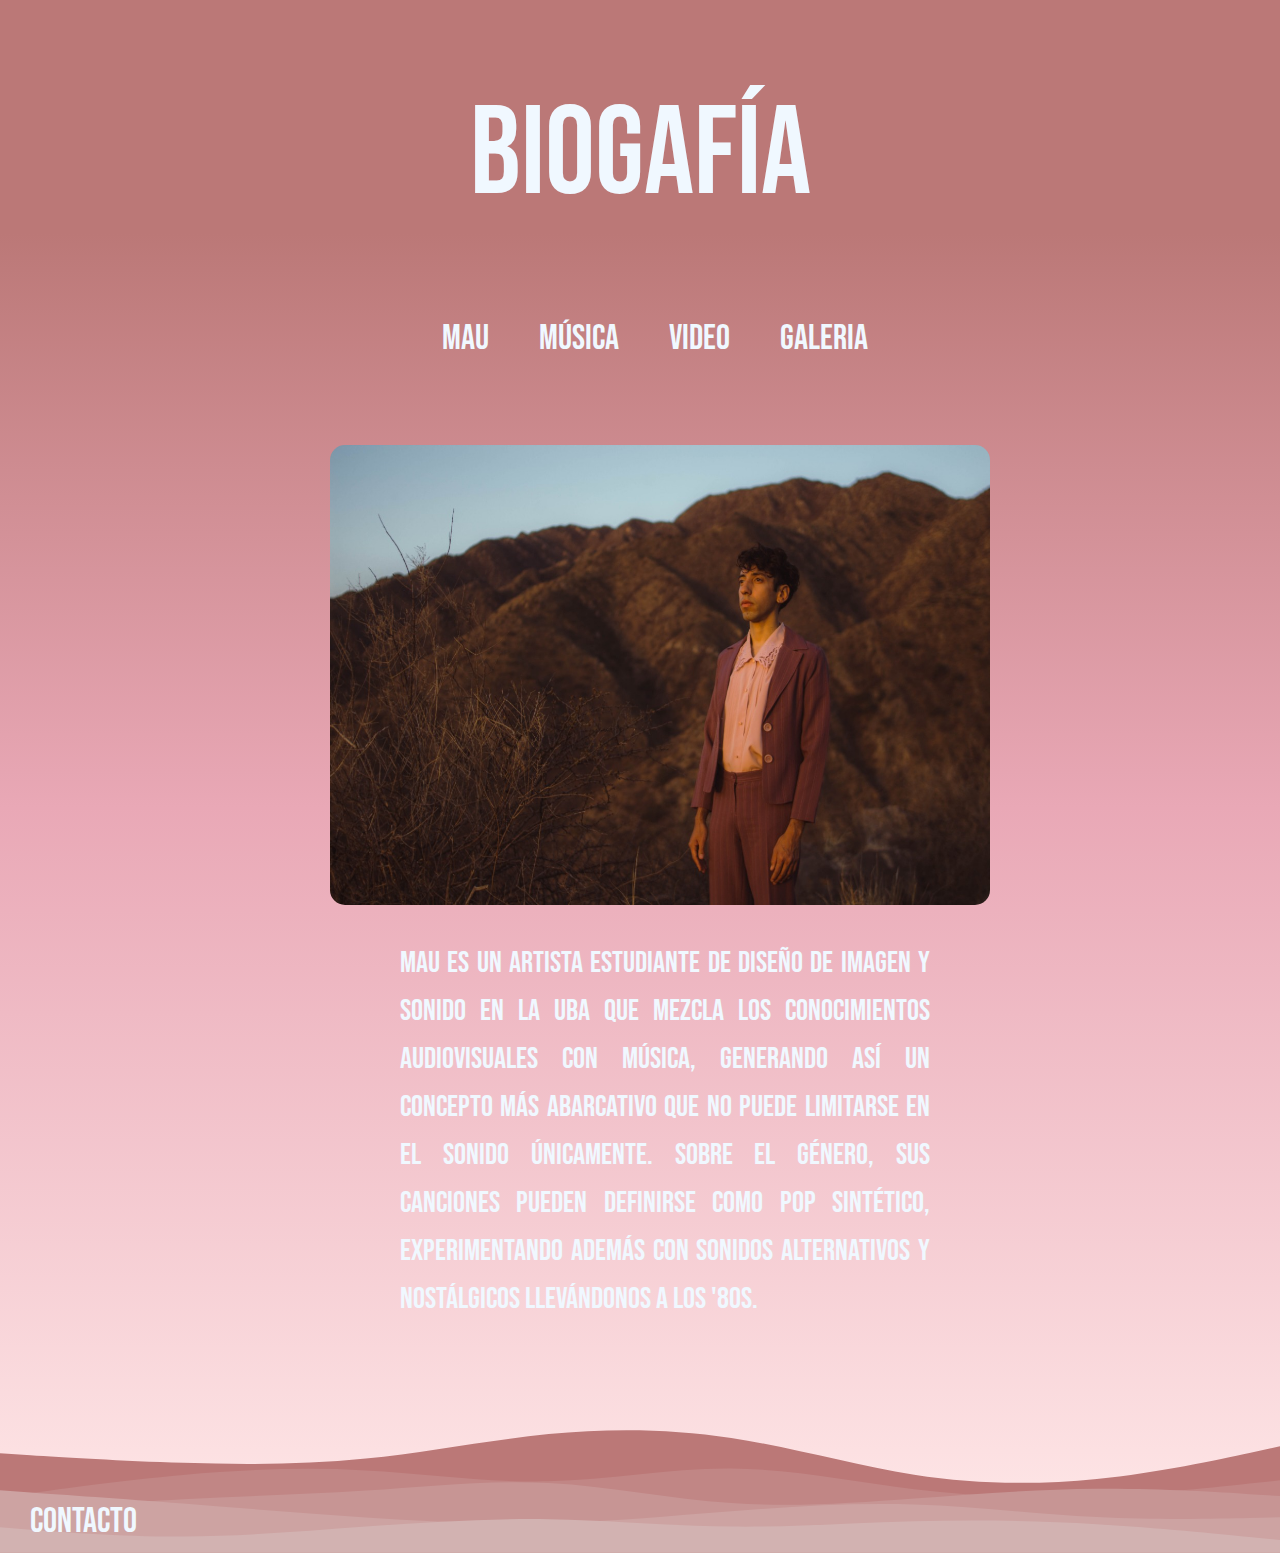
==== paginas/bio.html @ 68d58d3e "version 1" ====
<!DOCTYPE html>
<html lang="es">

<head>
    <meta charset="UTF-8">
    <meta http-equiv="X-UA-Compatible" content="IE=edge">
    <meta name="viewport" content="width=device-width, initial-scale=1.0">
    <link rel="stylesheet" href="/css/estilo.css">
    <title>MAU</title>
</head>

<body class="body-bio">
    <header class="header-bio">
        <h1>Biogafía</h1>
        <nav>
            <ul>
                <li><a href="/index.html">MAU</a></li>
                <li><a href="/paginas/música.html">MÚSICA</a></li>
                <li><a href="/paginas/videos.html">VIDEO</a></li>
                <li><a href="/paginas/galeria.html">GALERIA</a></li>
            </ul>
        </nav>
    </header>
    <main class="main-bio">
        <div>
            <img class="main-bio-img" width="660px" height="460px" src="/imagenes/18.jpeg" alt="Bio">
        </div>
        <div class="main-bio-div-p">
            <p class="main-bio-p">MAU es un artista estudiante de Diseño de Imagen y Sonido en la UBA que mezcla los conocimientos audiovisuales con música, generando así un concepto más abarcativo que no puede limitarse en el sonido únicamente. Sobre el género, sus canciones pueden definirse como pop sintético, experimentando además con sonidos alternativos y nostálgicos llevándonos a los '80s.</p>
        </div>
    </main>
    <footer class="footer-bio">
        <nav>
            <ul>
                <li><a href="/paginas/contacto.html">Contacto</a></li>
            </ul>
        </nav>
    </footer>

</body>

</html>
---- css/estilo.css ----
@import url("https://fonts.googleapis.com/css2?family=Bebas+Neue&display=swap");

* {
  margin: 0;
  padding: 0;
}
body {
  width: 100%;
  height: 100%;
  background: rgb(255, 255, 255);
  background: linear-gradient(
    0deg,
    rgba(255, 255, 255, 1) 0%,
    rgba(117, 169, 255, 1) 13%,
    rgba(64, 101, 160, 1) 59%
  );
}
.body-bio {
  width: 100%;
  height: 100%;
  background: rgb(255, 233, 233);
  background: linear-gradient(
    0deg,
    rgba(255, 233, 233, 1) 0%,
    rgba(233, 168, 182, 1) 48%,
    rgba(187, 120, 119, 1) 85%
  );
}
.body-musica {
  width: 100%;
  height: 100%;
  background: rgb(255, 255, 255);
  background: linear-gradient(
    0deg,
    rgba(255, 255, 255, 1) 0%,
    rgba(213, 174, 237, 1) 21%,
    rgba(177, 128, 207, 1) 46%,
    rgba(145, 71, 190, 1) 77%
  );
}
.body-galeria {
  width: 100%;
  height: 100%;
  background: rgb(63, 94, 251);
  background: linear-gradient(
    0deg,
    rgba(63, 94, 251, 1) 0%,
    rgba(252, 70, 107, 1) 100%
  );
}
.body-videos {
  width: 100%;
  height: 100%;
  background: rgb(200, 120, 254);
  background: linear-gradient(
    0deg,
    rgba(200, 120, 254, 1) 0%,
    rgba(241, 108, 108, 1) 50%,
    rgba(247, 198, 128, 1) 100%
  );
}
.body-contact {
  width: 100%;
  height: 100%;
  background: rgb(148, 187, 233);
  background: linear-gradient(
    180deg,
    rgba(148, 187, 233, 1) 0%,
    rgba(238, 174, 202, 1) 100%
  );
}
header {
  display: flex;
  flex-flow: column wrap;
  justify-content: center;
  align-content: center;
}
.header-bio {
  display: flex;
  flex-flow: column wrap;
  justify-content: center;
  align-content: center;
}
.header-musica {
  display: flex;
  flex-flow: column wrap;
  justify-content: center;
  align-content: center;
}
.header-galeria {
  display: flex;
  flex-flow: column wrap;
  justify-content: center;
  align-content: center;
}
.header-videos {
  display: flex;
  flex-flow: column wrap;
  justify-content: center;
  align-content: center;
}
.header-contact {
  display: flex;
  flex-flow: column wrap;
  justify-content: center;
  align-content: center;
}
header h1 {
  margin: 0px;
  padding: 0px;
  text-align: center;
  line-height: 2.5;
  font-family: "Bebas Neue", cursive;
  font-size: 125px;
  font-weight: lighter;
  color: aliceblue;
}
header nav {
  margin: 0;
  padding: 0;
}
header nav ul {
  display: flex;
  flex-direction: row;
  flex-wrap: nowrap;
  justify-content: center;
  align-content: center;
  list-style: none;
}
header nav ul li a {
  margin: 0px;
  padding: 0px 10px 0px 40px;
  font-family: "Bebas Neue", cursive;
  font-weight: lighter;
  font-size: 35px;
  line-height: 1.5;
  text-decoration: none;
  color: aliceblue;
}

main {
  display: flex;
  flex-direction: column;
  flex-wrap: wrap;
  align-content: center;
  justify-content: center;
  text-align: center;
}
.main-bio {
  display: flex;
  flex-direction: column;
  flex-wrap: wrap;
  align-content: center;
  justify-content: center;
  text-align: center;
}
.main-musica {
  display: flex;
  flex-direction: column;
  flex-wrap: wrap;
  align-content: center;
  justify-content: center;
  text-align: center;
}
.main-galeria {
  display: flex;
  flex-direction: column;
  flex-wrap: wrap;
  align-content: center;
  justify-content: center;
  text-align: center;
}
.main-videos {
  display: flex;
  flex-direction: column;
  flex-wrap: wrap;
  align-content: center;
  justify-content: center;
  text-align: center;
}
.main-contact {
  display: flex;
  flex-direction: column;
  flex-wrap: wrap;
  align-content: center;
  justify-content: center;
  text-align: center;
}
main img {
  margin: 80px 20px 30px 60px;
  border-radius: 10px;
}
.main-bio-img {
  margin: 80px 20px 30px 60px;
  border-radius: 15px;
}
main div p {
  margin: 0px 300px 30px 350px;
  padding: 0px 50px 0px 50px;
  text-align: justify;
}
.main-bio-div-p {
  margin: 0px;
  padding: 0px;
  text-align: justify;
}
main p {
  font-family: "Bebas Neue", cursive;
  font-weight: lighter;
  font-size: 30px;
  line-height: 1.6;
  color: aliceblue;
}
.main-bio-p {
  font-family: "Bebas Neue", cursive;
  font-weight: lighter;
  font-size: 30px;
  line-height: 1.6;
  color: aliceblue;
}
main iframe {
  margin: 20px 20px 30px 60px;
  border-radius: 10px;
}
main h2 {
  margin: 0px 10px 0px 80px;
  font-family: "Bebas Neue", cursive;
  font-weight: bold;
  font-size: 70px;
  color: #36e2ee;
}
main ul {
  margin: 0px 10px 0px 80px;
  font-family: "Bebas Neue", cursive;
  list-style-type: none;
  color: aliceblue;
  font-size: 35px;
}
.main-musica-div {
  margin: 40px 80px 0px 80px;
}
.contenedor {
  width: 80%;
  min-height: 600px;
  margin: 10px 0px 10px 0px;
  padding: 50px;
  display: grid;
  grid-template-columns: repeat(3, 1fr);
  grid-template-rows: repeat(13, 200px);
  grid-template-areas:
    "img1 img2 img3"
    "img1 img2 img3"
    "img1 img4 img5"
    "img6 img4 img5"
    "img6 img7 img7"
    "img6 img7 img7"
    "img8 img8 img9"
    "img8 img8 img9"
    "img10 img10 img11"
    "img10 img10 img11"
    "img12 img12 img11"
    "img12 img12 img11"
    "img12 img12 img11";
  grid-gap: 10px;
}
.item {
  border: 2px;
  border-radius: 10px;
}
.item:hover {
  transform: scale(1.1);
  transition: all 0.7s;
}
.item1 {
  grid-area: img1;
  background-image: url(/imagenes/1.jpeg);
  background-position: center;
  background-size: cover;
}
.item2 {
  grid-area: img2;
  background-image: url(/imagenes/7.jpeg);
  background-position: center;
  background-size: cover;
}
.item3 {
  grid-area: img3;
  background-image: url(/imagenes/11.jpeg);
  background-position: center;
  background-size: cover;
}
.item4 {
  grid-area: img4;
  background-image: url(/imagenes/10.jpeg);
  background-position: center;
  background-size: cover;
}
.item5 {
  grid-area: img5;
  background-image: url(/imagenes/14.jpeg);
  background-position: center;
  background-size: cover;
}
.item6 {
  grid-area: img6;
  background-image: url(/imagenes/5.jpeg);
  background-position: center;
  background-size: cover;
}
.item7 {
  grid-area: img7;
  background-image: url(/imagenes/13.jpeg);
  background-position: center;
  background-size: cover;
}
.item8 {
  grid-area: img8;
  background-image: url(/imagenes/3.jpeg);
  background-position: center;
  background-size: cover;
}
.item9 {
  grid-area: img9;
  background-image: url(/imagenes/2.jpeg);
  background-position: center;
  background-size: cover;
}
.item10 {
  grid-area: img10;
  background-image: url(/imagenes/16.jpeg);
  background-position: center;
  background-size: cover;
}
.item11 {
  grid-area: img11;
  background-image: url(/imagenes/12.jpeg);
  background-position: center;
  background-size: cover;
}
.item12 {
  grid-area: img12;
  background-image: url(/imagenes/15.jpeg);
  background-position: center;
  background-size: cover;
}
.contenedor2 {
  display: flex;
  flex-flow: row wrap;
  justify-content: center;
  align-content: center;
}
.ifr {
  border: 2px;
  border-radius: 10px;
}
.ifr:hover {
  transform: scale(1.1);
  transition: all 0.7s;
}
.ifr1 {
  margin: 20px 0px 0px 0px;
}
.ifr2 {
  margin: 20px 0px 0px 0px;
}
.main-contacto-form{
  margin: 80px 300px 50px 300px;
  font-family: 'Bebas Neue', cursive;
  font-weight: lighter;
  font-size: 25px;
  text-align: center;
  line-height: 1.6;
  color: aliceblue;
}
footer {
  margin: 0px;
  padding: 0px 10px 0px 0px;
  height: 200px;
  background-image: url(/imagenes/layered-waves-haikei.svg);
  background-size: cover;
  background-repeat: no-repeat;
  background-position: bottom;
  display: flex;
  justify-content: flex-start;
  align-items: flex-end;
}
footer nav {
  margin: 0;
  padding: 0;
}
footer nav ul li a {
  margin: 0px;
  padding: 0px 30px 0px 30px;
  font-family: "Bebas Neue", cursive;
  font-weight: lighter;
  font-size: 35px;
  line-height: 1.5;
  list-style: none;
  text-decoration: none;
  color: aliceblue;
}

.footer-bio {
  margin: 0px;
  padding: 0px 10px 0px 0px;
  height: 200px;
  background-image: url(/imagenes/f2-900.svg);
  background-size: cover;
  background-repeat: no-repeat;
  background-position: bottom;
  display: flex;
  flex-flow: row wrap;
  justify-content: flex-start;
  align-items: flex-end;
  list-style: none;
  font-family: "Bebas Neue", cursive;
  font-weight: lighter;
  font-size: 30px;
  line-height: 2;
  color: aliceblue;
}
.footer-musica {
  margin: 0px;
  padding: 0px 10px 0px 0px;
  height: 200px;
  background-image: url(/imagenes/f3-900.svg);
  background-size: cover;
  background-repeat: no-repeat;
  background-position: bottom;
  display: flex;
  flex-flow: row wrap;
  justify-content: flex-start;
  align-items: flex-end;
  list-style: none;
  font-family: "Bebas Neue", cursive;
  font-weight: lighter;
  font-size: 30px;
  line-height: 2;
  color: aliceblue;
}
.footer-galeria {
  margin: 0px;
  padding: 0px 10px 0px 0px;
  height: 200px;
  background-image: url(/imagenes/f4-900.svg);
  background-size: cover;
  background-repeat: no-repeat;
  background-position: bottom;
  display: flex;
  flex-flow: row wrap;
  justify-content: flex-start;
  align-items: flex-end;
  list-style: none;
  font-family: "Bebas Neue", cursive;
  font-weight: lighter;
  font-size: 30px;
  line-height: 2;
  color: aliceblue;
}

.footer-videos {
  margin: 0px;
  padding: 0px 10px 0px 0px;
  height: 200px;
  background-image: url(/imagenes/f5-900.svg);
  background-size: cover;
  background-repeat: no-repeat;
  background-position: bottom;
  display: flex;
  flex-flow: row wrap;
  justify-content: flex-start;
  align-items: flex-end;
  list-style: none;
  font-family: "Bebas Neue", cursive;
  font-weight: lighter;
  font-size: 30px;
  line-height: 2;
  color: aliceblue;
}
.footer-contact {
  margin: 0px;
  padding: 0px 10px 0px 0px;
  height: 200px;
  background-image: url(/imagenes/f6-900.svg);
  background-size: cover;
  background-repeat: no-repeat;
  background-position: bottom;
  display: flex;
  flex-flow: row wrap;
  justify-content: flex-start;
  align-items: flex-end;
  list-style: none;
  font-family: "Bebas Neue", cursive;
  font-weight: lighter;
  font-size: 30px;
  line-height: 2;
  color: aliceblue;
}
@media only screen and (max-width: 480px) {
  body {
    width: 100%;
    height: 100%;
    background: rgb(255, 255, 255);
    background: linear-gradient(
      0deg,
      rgba(255, 255, 255, 1) 0%,
      rgba(117, 169, 255, 1) 13%,
      rgba(64, 101, 160, 1) 59%
    );
  }
  header {
    display: flex;
    flex-flow: column wrap;
    justify-content: center;
    align-content: center;
  }
  main {
    display: flex;
    flex-direction: column;
    flex-wrap: wrap;
    align-content: center;
    justify-content: center;
    text-align: center;
  }
  main img {
    width: 360px;
    height: 280px;
    margin: 80px 20px 30px 60px;
    border-radius: 10px;
  }
  main div p {
    margin: 0px 30px 0px 50px;
    padding: 0px 50px 0px 50px;
    text-align: center;
  }
  main p {
    font-family: "Bebas Neue", cursive;
    font-weight: lighter;
    font-size: 20px;
    line-height: 1.6;
    color: aliceblue;
  }
  main iframe {
    width: 360px;
    height: 280px;
    margin: 20px 20px 30px 60px;
    border-radius: 10px;
  }
  footer {
    margin: 0px;
    padding: 0px 10px 0px 0px;
    height: 200px;
    width: 480px;
    background-image: url(/imagenes/f1-480.svg);
    background-size: cover;
    background-repeat: no-repeat;
    background-position: bottom;
  }
}
@media only screen and (max-width: 480px) {
  .body-bio {
    width: 100%;
    height: 100%;
    background: rgb(255, 255, 255);
    background: linear-gradient(
      0deg,
      rgba(255, 255, 255, 1) 0%,
      rgba(210, 178, 177, 1) 11%,
      rgba(203, 156, 155, 1) 54%,
      rgba(187, 120, 119, 1) 94%
    );
  }
  .header-bio {
    display: flex;
    flex-flow: column wrap;
    justify-content: center;
    align-content: center;
  }
  .main-bio {
    display: flex;
    flex-direction: column;
    flex-wrap: wrap;
    align-content: center;
    justify-content: center;
    text-align: center;
  }

  .main-bio-img {
    width: 400px;
    height: 260px;
    margin: 80px 20px 30px 60px;
    border-radius: 15px;
  }
  .main-bio-div-p {
    margin: 0px;
    padding: 0px;
    text-align: justify;
  }
  .main-bio-p {
    font-family: "Bebas Neue", cursive;
    font-weight: lighter;
    font-size: 30px;
    line-height: 1.6;
    color: aliceblue;
  }
  .footer-bio {
    margin: 0px;
    padding: 0px 10px 0px 0px;
    height: 200px;
    width: 480px;
    background-image: url(/imagenes/f2-480.svg);
    background-size: cover;
    background-repeat: no-repeat;
    background-position: bottom;
  }
}
@media only screen and (max-width: 480px) {
  .body-musica {
    width: 100%;
    height: 100%;
    background: rgb(255, 255, 255);
    background: linear-gradient(
      0deg,
      rgba(255, 255, 255, 1) 0%,
      rgba(213, 174, 237, 1) 21%,
      rgba(177, 128, 207, 1) 46%,
      rgba(145, 71, 190, 1) 77%
    );
  }

  .header-musica {
    display: flex;
    flex-flow: column wrap;
    justify-content: center;
    align-content: center;
  }
  .main-musica {
    display: flex;
    flex-direction: column;
    flex-wrap: wrap;
    align-content: center;
    justify-content: center;
    text-align: center;
  }

  .main-musica-div {
    margin: 40px 10px 0px 0px;
  }
  .footer-musica {
    margin: 0px;
    padding: 0px 0px 0px 0px;
    height: 200px;
    width: 480px;
    background-image: url(/imagenes/f3-480.svg);
    background-size: cover;
    background-repeat: no-repeat;
    background-position: bottom;
  }
}
@media only screen and (max-width: 480px) {
  .body-galeria {
    width: 100%;
    height: 100%;
    background: rgb(63, 94, 251);
    background: linear-gradient(
      0deg,
      rgba(63, 94, 251, 1) 0%,
      rgba(252, 70, 107, 1) 100%
    );
  }

  .header-galeria {
    display: flex;
    flex-flow: column wrap;
    justify-content: center;
    align-content: center;
  }
  header nav ul {
    display: flex;
    flex-flow: row wrap;
    justify-content: center;
    align-content: center;
    list-style: none;
    text-decoration: none;
    text-align: center;
    font-family: "Bebas Neue", cursive;
    font-weight: lighter;
    font-size: 35px;
    color: aliceblue;
  }

  header nav ul a {
    margin: 0px;
    padding: 0px 10px 0px 10px;
  }
  .contenedor {
    width: 80%;
    min-height: 600px;
    margin: 10px 0px 10px 0px;
    padding: 50px;
    display: grid;
    grid-template-columns: repeat(3, 1fr);
    grid-template-rows: repeat(25, 200px);
    grid-template-areas:
      "img1 img1 img1"
      "img1 img1 img1"
      "img1 img1 img1"
      "img2 img2 img2"
      "img2 img2 img2"
      "img3 img3 img3"
      "img3 img3 img3"
      "img4 img4 img4"
      "img4 img4 img4"
      "img5 img5 img5"
      "img5 img5 img5"
      "img6 img6 img6"
      "img6 img6 img6"
      "img6 img6 img6"
      "img7 img7 img7"
      "img8 img8 img8"
      "img8 img8 img8"
      "img9 img9 img9"
      "img9 img9 img9"
      "img10 img10 img10"
      "img11 img11 img11"
      "img11 img11 img11"
      "img11 img11 img11"
      "img11 img11 img11"
      "img12 img12 img12";
    grid-gap: 10px;
  }
  .item {
    border: 2px;
    border-radius: 10px;
  }
  .item:hover {
    transform: scale(1.1);
    transition: all 0.7s;
  }
  .item1 {
    grid-area: img1;
    background-image: url(/imagenes/1.jpeg);
    background-position: center;
    background-size: cover;
  }
  .item2 {
    grid-area: img2;
    background-image: url(/imagenes/7.jpeg);
    background-position: center;
    background-size: cover;
  }
  .item3 {
    grid-area: img3;
    background-image: url(/imagenes/11.jpeg);
    background-position: center;
    background-size: cover;
  }
  .item4 {
    grid-area: img4;
    background-image: url(/imagenes/10.jpeg);
    background-position: center;
    background-size: cover;
  }
  .item5 {
    grid-area: img5;
    background-image: url(/imagenes/14.jpeg);
    background-position: center;
    background-size: cover;
  }
  .item6 {
    grid-area: img6;
    background-image: url(/imagenes/5.jpeg);
    background-position: center;
    background-size: cover;
  }
  .item7 {
    grid-area: img7;
    background-image: url(/imagenes/13.jpeg);
    background-position: center;
    background-size: cover;
  }
  .item8 {
    grid-area: img8;
    background-image: url(/imagenes/3.jpeg);
    background-position: center;
    background-size: cover;
  }
  .item9 {
    grid-area: img9;
    background-image: url(/imagenes/2.jpeg);
    background-position: center;
    background-size: cover;
  }
  .item10 {
    grid-area: img10;
    background-image: url(/imagenes/16.jpeg);
    background-position: center;
    background-size: cover;
  }
  .item11 {
    grid-area: img11;
    background-image: url(/imagenes/12.jpeg);
    background-position: center;
    background-size: cover;
  }
  .item12 {
    grid-area: img12;
    background-image: url(/imagenes/15.jpeg);
    background-position: center;
    background-size: cover;
  }

  .footer-galeria {
    margin: 0px;
    padding: 0px 0px 0px 0px;
    height: 200px;
    width: 480px;
    background-image: url(/imagenes/f4-480.svg);
    background-size: cover;
    background-repeat: no-repeat;
    background-position: bottom;
  }
}
@media only screen and (max-width: 480px) {
  .body-videos {
    width: 100%;
    height: 100%;
    background: rgb(200, 120, 254);
    background: linear-gradient(
      0deg,
      rgba(200, 120, 254, 1) 0%,
      rgba(241, 108, 108, 1) 50%,
      rgba(247, 198, 128, 1) 100%
    );
  }

  .header-videos {
    display: flex;
    flex-flow: column wrap;
    justify-content: center;
    align-content: center;
  }
  .main-videos {
    display: flex;
    flex-direction: column;
    flex-wrap: wrap;
    align-content: center;
    justify-content: center;
    text-align: center;
  }
  .contenedor2 {
    display: flex;
    flex-flow: column nowrap;
    justify-content: center;
    align-content: center;
  }
  .ifr {
    border: 2px;
    border-radius: 10px;
  }
  .ifr:hover {
    transform: scale(1.1);
    transition: all 0.7s;
  }
  .ifr1 {
    margin: 30px 0px 0px 0px;
  }
  .ifr2 {
    margin: 0px;
  }
  footer {
    background-image: none;
  }
  .footer-videos {
    margin: 0px;
    padding: 0px 10px 0px 0px;
    height: 200px;
    width: 480px;
    background-image: url(/imagenes/f5-480.svg);
    background-size: cover;
    background-repeat: no-repeat;
    background-position: bottom;
  }
}
@media only screen and (max-width: 480px) {
  .body-contact {
    width: 100%;
    height: 100%;
    background: rgb(148, 187, 233);
    background: linear-gradient(
      180deg,
      rgba(148, 187, 233, 1) 0%,
      rgba(238, 174, 202, 1) 100%
    );
  }
  .header-contact {
    display: flex;
    flex-flow: column wrap;
    justify-content: center;
    align-content: center;
  }
   
  .main-contact {
    display: flex;
    flex-direction: column;
    flex-wrap: wrap;
    align-content: center;
    justify-content: center;
    text-align: center;
  }
  footer {
    margin: 0px;
    padding: 0px 10px 0px 0px;
    height: 200px;
    width: 480px;
    background-image: url(/imagenes/f6-480.svg);
  background-size: cover;
  background-repeat: no-repeat;
  background-position: bottom;
  }
}
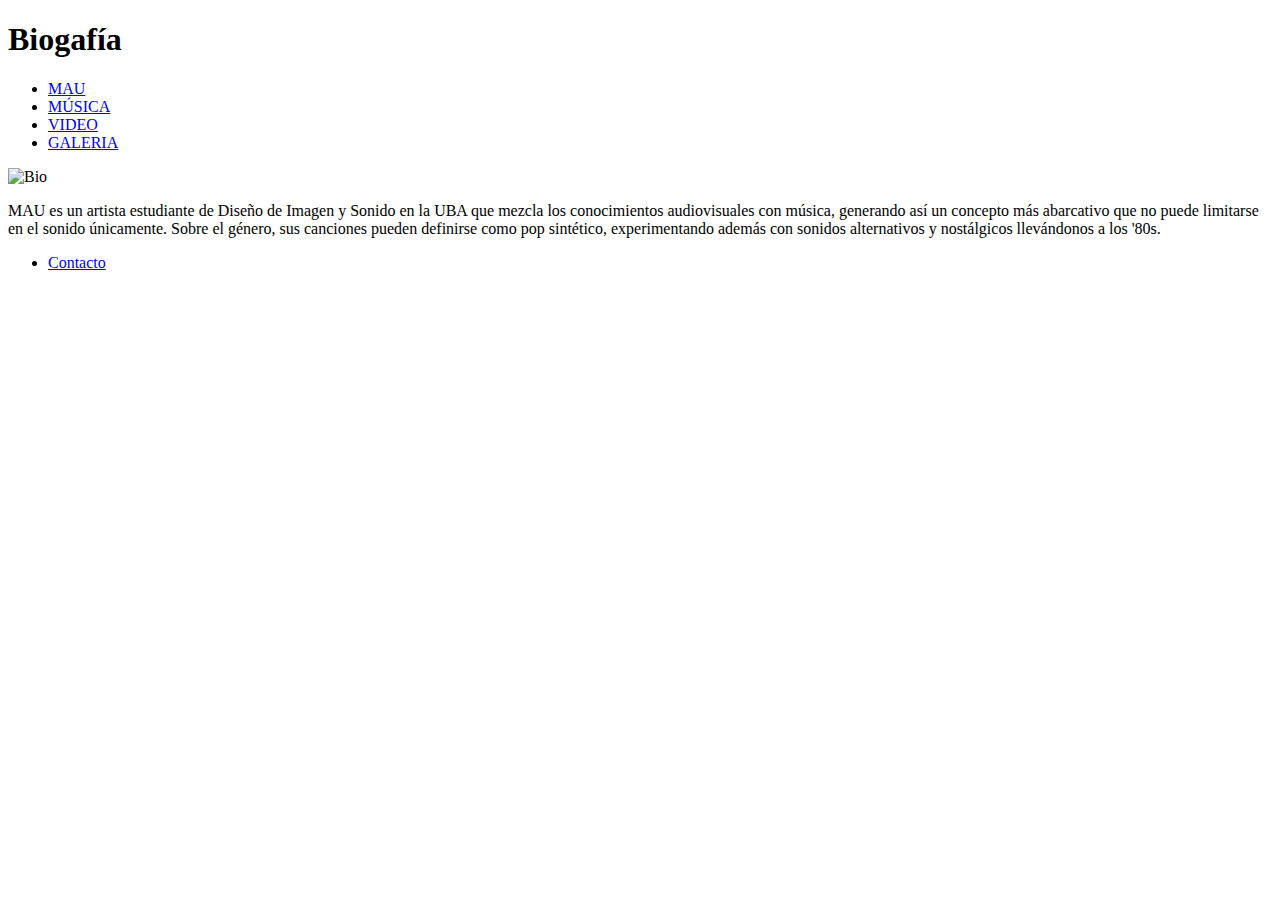
==== commit 7adc14d5: "correcciones en href" ====
--- a/paginas/bio.html
+++ b/paginas/bio.html
@@ -5,7 +5,7 @@
     <meta charset="UTF-8">
     <meta http-equiv="X-UA-Compatible" content="IE=edge">
     <meta name="viewport" content="width=device-width, initial-scale=1.0">
-    <link rel="stylesheet" href="/css/estilo.css">
+    <link rel="stylesheet" href="css/estilo.css.">
     <title>MAU</title>
 </head>
 
@@ -14,16 +14,16 @@
         <h1>Biogafía</h1>
         <nav>
             <ul>
-                <li><a href="/index.html">MAU</a></li>
-                <li><a href="/paginas/música.html">MÚSICA</a></li>
-                <li><a href="/paginas/videos.html">VIDEO</a></li>
-                <li><a href="/paginas/galeria.html">GALERIA</a></li>
+                <li><a href="index.html.">MAU</a></li>
+                <li><a href="paginas/música.html.">MÚSICA</a></li>
+                <li><a href="paginas/videos.html.">VIDEO</a></li>
+                <li><a href="paginas/galeria.html.">GALERIA</a></li>
             </ul>
         </nav>
     </header>
     <main class="main-bio">
         <div>
-            <img class="main-bio-img" width="660px" height="460px" src="/imagenes/18.jpeg" alt="Bio">
+            <img class="main-bio-img" width="660px" height="460px" src="imagenes/18.jpeg." alt="Bio">
         </div>
         <div class="main-bio-div-p">
             <p class="main-bio-p">MAU es un artista estudiante de Diseño de Imagen y Sonido en la UBA que mezcla los conocimientos audiovisuales con música, generando así un concepto más abarcativo que no puede limitarse en el sonido únicamente. Sobre el género, sus canciones pueden definirse como pop sintético, experimentando además con sonidos alternativos y nostálgicos llevándonos a los '80s.</p>
@@ -32,7 +32,7 @@
     <footer class="footer-bio">
         <nav>
             <ul>
-                <li><a href="/paginas/contacto.html">Contacto</a></li>
+                <li><a href="paginas/contacto.html.">Contacto</a></li>
             </ul>
         </nav>
     </footer>
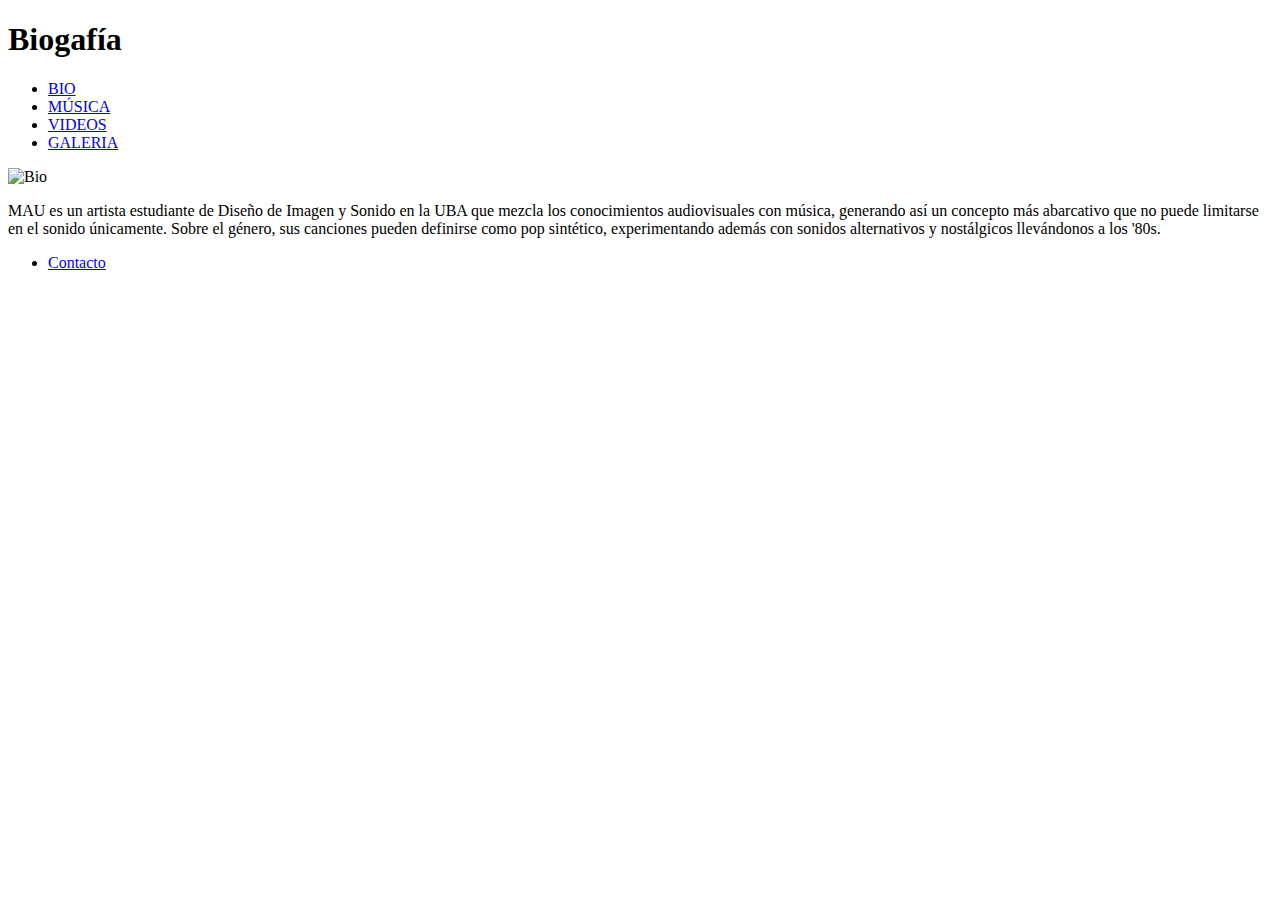
==== commit 4a3180f4: "modficaciones" ====
--- a/paginas/bio.html
+++ b/paginas/bio.html
@@ -5,6 +5,8 @@
     <meta charset="UTF-8">
     <meta http-equiv="X-UA-Compatible" content="IE=edge">
     <meta name="viewport" content="width=device-width, initial-scale=1.0">
+    <link rel="stylesheet" href="https://cdn.jsdelivr.net/npm/bootstrap@4.6.1/dist/css/bootstrap.min.css"
+        integrity="sha384-zCbKRCUGaJDkqS1kPbPd7TveP5iyJE0EjAuZQTgFLD2ylzuqKfdKlfG/eSrtxUkn" crossorigin="anonymous">
     <link rel="stylesheet" href="css/estilo.css.">
     <title>MAU</title>
 </head>
@@ -12,12 +14,20 @@
 <body class="body-bio">
     <header class="header-bio">
         <h1>Biogafía</h1>
-        <nav>
-            <ul>
-                <li><a href="index.html.">MAU</a></li>
-                <li><a href="paginas/música.html.">MÚSICA</a></li>
-                <li><a href="paginas/videos.html.">VIDEO</a></li>
-                <li><a href="paginas/galeria.html.">GALERIA</a></li>
+        <nav class="navbar navbar-expand-sm justify-content-center">
+            <ul class="navbar-nav">
+                <li class="nav-item">
+                    <a class="nav-link" href="paginas/bio.html.">BIO</a>
+                </li>
+                <li class="nav-item">
+                    <a class="nav-link" href="paginas/música.html.">MÚSICA</a>
+                </li>
+                <li class="nav-item">
+                    <a class="nav-link" href="paginas/videos.html.">VIDEOS</a>
+                </li>
+                <li class="nav-item">
+                    <a class="nav-link" href="paginas/galeria.html.">GALERIA</a>
+                </li>
             </ul>
         </nav>
     </header>
@@ -26,7 +36,10 @@
             <img class="main-bio-img" width="660px" height="460px" src="imagenes/18.jpeg." alt="Bio">
         </div>
         <div class="main-bio-div-p">
-            <p class="main-bio-p">MAU es un artista estudiante de Diseño de Imagen y Sonido en la UBA que mezcla los conocimientos audiovisuales con música, generando así un concepto más abarcativo que no puede limitarse en el sonido únicamente. Sobre el género, sus canciones pueden definirse como pop sintético, experimentando además con sonidos alternativos y nostálgicos llevándonos a los '80s.</p>
+            <p class="main-bio-p">MAU es un artista estudiante de Diseño de Imagen y Sonido en la UBA que mezcla los
+                conocimientos audiovisuales con música, generando así un concepto más abarcativo que no puede limitarse
+                en el sonido únicamente. Sobre el género, sus canciones pueden definirse como pop sintético,
+                experimentando además con sonidos alternativos y nostálgicos llevándonos a los '80s.</p>
         </div>
     </main>
     <footer class="footer-bio">
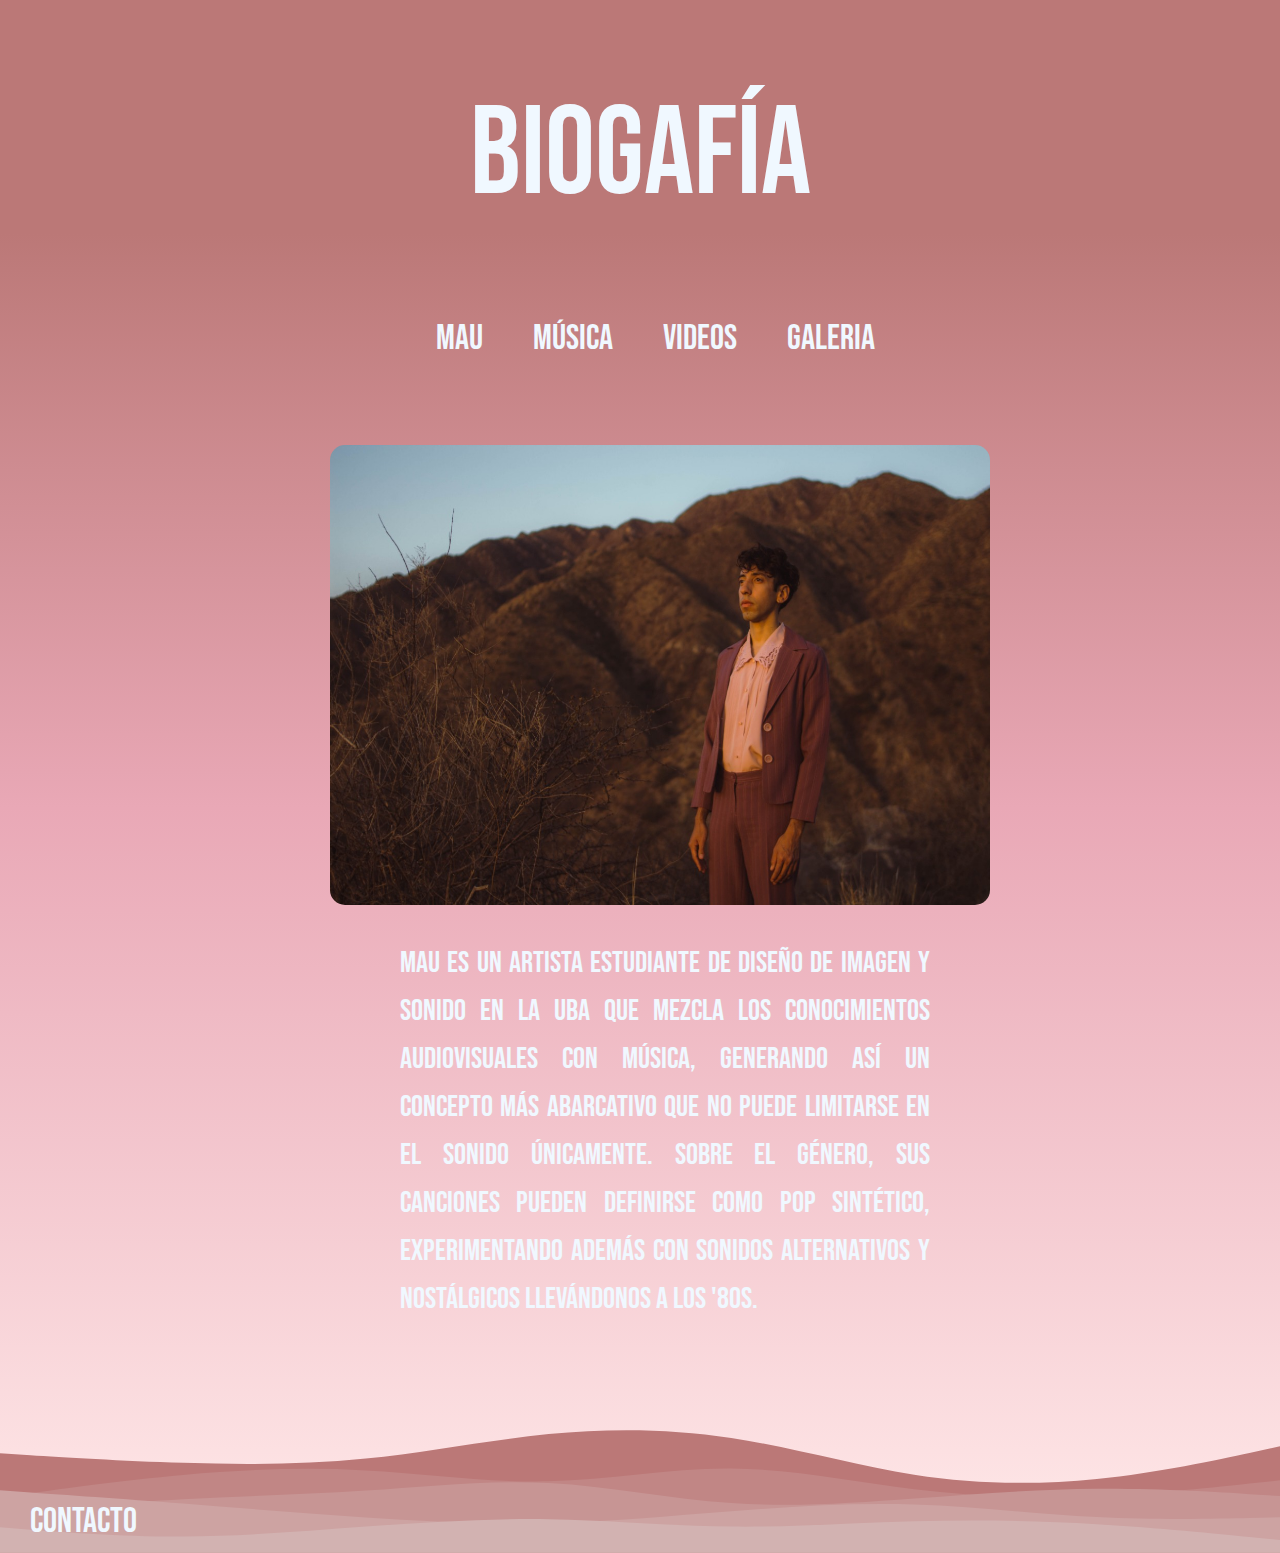
==== commit a9ac8d6f: "correcciones del href" ====
--- a/paginas/bio.html
+++ b/paginas/bio.html
@@ -7,7 +7,7 @@
     <meta name="viewport" content="width=device-width, initial-scale=1.0">
     <link rel="stylesheet" href="https://cdn.jsdelivr.net/npm/bootstrap@4.6.1/dist/css/bootstrap.min.css"
         integrity="sha384-zCbKRCUGaJDkqS1kPbPd7TveP5iyJE0EjAuZQTgFLD2ylzuqKfdKlfG/eSrtxUkn" crossorigin="anonymous">
-    <link rel="stylesheet" href="css/estilo.css.">
+    <link rel="stylesheet" href="../css/estilo.css">
     <title>MAU</title>
 </head>
 
@@ -17,23 +17,23 @@
         <nav class="navbar navbar-expand-sm justify-content-center">
             <ul class="navbar-nav">
                 <li class="nav-item">
-                    <a class="nav-link" href="paginas/bio.html.">BIO</a>
+                    <a class="nav-link" href="../index.html">MAU</a>
                 </li>
                 <li class="nav-item">
-                    <a class="nav-link" href="paginas/música.html.">MÚSICA</a>
+                    <a class="nav-link" href="../paginas/música.html">MÚSICA</a>
                 </li>
                 <li class="nav-item">
-                    <a class="nav-link" href="paginas/videos.html.">VIDEOS</a>
+                    <a class="nav-link" href="../paginas/videos.html">VIDEOS</a>
                 </li>
                 <li class="nav-item">
-                    <a class="nav-link" href="paginas/galeria.html.">GALERIA</a>
+                    <a class="nav-link" href="../paginas/galeria.html">GALERIA</a>
                 </li>
             </ul>
         </nav>
     </header>
     <main class="main-bio">
         <div>
-            <img class="main-bio-img" width="660px" height="460px" src="imagenes/18.jpeg." alt="Bio">
+            <img class="main-bio-img" width="660px" height="460px" src="../imagenes/18.jpeg" alt="Bio">
         </div>
         <div class="main-bio-div-p">
             <p class="main-bio-p">MAU es un artista estudiante de Diseño de Imagen y Sonido en la UBA que mezcla los
@@ -45,7 +45,7 @@
     <footer class="footer-bio">
         <nav>
             <ul>
-                <li><a href="paginas/contacto.html.">Contacto</a></li>
+                <li><a href="../paginas/contacto.html">Contacto</a></li>
             </ul>
         </nav>
     </footer>
--- a/css/estilo.css
+++ b/css/estilo.css
@@ -0,0 +1,920 @@
+@import url("https://fonts.googleapis.com/css2?family=Bebas+Neue&display=swap");
+
+* {
+  margin: 0;
+  padding: 0;
+}
+body {
+  width: 100%;
+  height: 100%;
+  background: rgb(255, 255, 255);
+  background: linear-gradient(
+    0deg,
+    rgba(255, 255, 255, 1) 0%,
+    rgba(117, 169, 255, 1) 13%,
+    rgba(64, 101, 160, 1) 59%
+  );
+}
+.body-bio {
+  width: 100%;
+  height: 100%;
+  background: rgb(255, 233, 233);
+  background: linear-gradient(
+    0deg,
+    rgba(255, 233, 233, 1) 0%,
+    rgba(233, 168, 182, 1) 48%,
+    rgba(187, 120, 119, 1) 85%
+  );
+}
+.body-musica {
+  width: 100%;
+  height: 100%;
+  background: rgb(255, 255, 255);
+  background: linear-gradient(
+    0deg,
+    rgba(255, 255, 255, 1) 0%,
+    rgba(213, 174, 237, 1) 21%,
+    rgba(177, 128, 207, 1) 46%,
+    rgba(145, 71, 190, 1) 77%
+  );
+}
+.body-galeria {
+  width: 100%;
+  height: 100%;
+  background: rgb(63, 94, 251);
+  background: linear-gradient(
+    0deg,
+    rgba(63, 94, 251, 1) 0%,
+    rgba(252, 70, 107, 1) 100%
+  );
+}
+.body-videos {
+  width: 100%;
+  height: 100%;
+  background: rgb(200, 120, 254);
+  background: linear-gradient(
+    0deg,
+    rgba(200, 120, 254, 1) 0%,
+    rgba(241, 108, 108, 1) 50%,
+    rgba(247, 198, 128, 1) 100%
+  );
+}
+.body-contact {
+  width: 100%;
+  height: 100%;
+  background: rgb(148, 187, 233);
+  background: linear-gradient(
+    180deg,
+    rgba(148, 187, 233, 1) 0%,
+    rgba(238, 174, 202, 1) 100%
+  );
+}
+header {
+  display: flex;
+  flex-flow: column wrap;
+  justify-content: center;
+  align-content: center;
+}
+.header-bio {
+  display: flex;
+  flex-flow: column wrap;
+  justify-content: center;
+  align-content: center;
+}
+.header-musica {
+  display: flex;
+  flex-flow: column wrap;
+  justify-content: center;
+  align-content: center;
+}
+.header-galeria {
+  display: flex;
+  flex-flow: column wrap;
+  justify-content: center;
+  align-content: center;
+}
+.header-videos {
+  display: flex;
+  flex-flow: column wrap;
+  justify-content: center;
+  align-content: center;
+}
+.header-contact {
+  display: flex;
+  flex-flow: column wrap;
+  justify-content: center;
+  align-content: center;
+}
+header h1 {
+  margin: 0px;
+  padding: 0px;
+  text-align: center;
+  line-height: 2.5;
+  font-family: "Bebas Neue", cursive;
+  font-size: 125px;
+  font-weight: lighter;
+  color: aliceblue;
+}
+header nav {
+  margin: 0;
+  padding: 0;
+}
+header nav ul {
+  display: flex;
+  flex-direction: row;
+  flex-wrap: nowrap;
+  justify-content: center;
+  align-content: center;
+  list-style: none;
+}
+header nav ul li a {
+  margin: 0px;
+  padding: 0px 10px 0px 40px;
+  font-family: "Bebas Neue", cursive;
+  font-weight: lighter;
+  font-size: 35px;
+  line-height: 1.5;
+  text-decoration: none;
+  color: aliceblue;
+}
+main {
+  display: flex;
+  flex-direction: column;
+  flex-wrap: wrap;
+  align-content: center;
+  justify-content: center;
+  text-align: center;
+}
+.main-bio {
+  display: flex;
+  flex-direction: column;
+  flex-wrap: wrap;
+  align-content: center;
+  justify-content: center;
+  text-align: center;
+}
+.main-musica {
+  display: flex;
+  flex-direction: column;
+  flex-wrap: wrap;
+  align-content: center;
+  justify-content: center;
+  text-align: center;
+}
+.main-galeria {
+  display: flex;
+  flex-direction: column;
+  flex-wrap: wrap;
+  align-content: center;
+  justify-content: center;
+  text-align: center;
+}
+.main-videos {
+  display: flex;
+  flex-direction: column;
+  flex-wrap: wrap;
+  align-content: center;
+  justify-content: center;
+  text-align: center;
+}
+.main-contact {
+  display: flex;
+  flex-direction: column;
+  flex-wrap: wrap;
+  align-content: center;
+  justify-content: center;
+  text-align: center;
+}
+main img {
+  margin: 80px 20px 30px 60px;
+  border-radius: 10px;
+}
+.main-bio-img {
+  margin: 80px 20px 30px 60px;
+  border-radius: 15px;
+}
+main div p {
+  margin: 0px 300px 30px 350px;
+  padding: 0px 50px 0px 50px;
+  text-align: justify;
+}
+.main-bio-div-p {
+  margin: 0px;
+  padding: 0px;
+  text-align: justify;
+}
+main p {
+  font-family: "Bebas Neue", cursive;
+  font-weight: lighter;
+  font-size: 30px;
+  line-height: 1.6;
+  color: aliceblue;
+}
+.main-bio-p {
+  font-family: "Bebas Neue", cursive;
+  font-weight: lighter;
+  font-size: 30px;
+  line-height: 1.6;
+  color: aliceblue;
+}
+main iframe {
+  margin: 20px 20px 30px 60px;
+  border-radius: 10px;
+}
+main h2 {
+  margin: 0px 10px 0px 80px;
+  font-family: "Bebas Neue", cursive;
+  font-weight: bold;
+  font-size: 70px;
+  color: #36e2ee;
+}
+main ul {
+  margin: 0px 10px 0px 80px;
+  font-family: "Bebas Neue", cursive;
+  list-style-type: none;
+  color: aliceblue;
+  font-size: 35px;
+}
+.main-musica-div {
+  margin: 40px 80px 0px 80px;
+}
+.contenedor {
+  width: 80%;
+  min-height: 600px;
+  margin: 10px 0px 10px 0px;
+  padding: 50px;
+  display: grid;
+  grid-template-columns: repeat(3, 1fr);
+  grid-template-rows: repeat(13, 200px);
+  grid-template-areas:
+    "img1 img2 img3"
+    "img1 img2 img3"
+    "img1 img4 img5"
+    "img6 img4 img5"
+    "img6 img7 img7"
+    "img6 img7 img7"
+    "img8 img8 img9"
+    "img8 img8 img9"
+    "img10 img10 img11"
+    "img10 img10 img11"
+    "img12 img12 img11"
+    "img12 img12 img11"
+    "img12 img12 img11";
+  grid-gap: 10px;
+}
+.item {
+  border: 2px;
+  border-radius: 10px;
+}
+.item:hover {
+  transform: scale(1.1);
+  transition: all 0.7s;
+}
+.item1 {
+  grid-area: img1;
+  background-image: url(/imagenes/1.jpeg);
+  background-position: center;
+  background-size: cover;
+}
+.item2 {
+  grid-area: img2;
+  background-image: url(/imagenes/7.jpeg);
+  background-position: center;
+  background-size: cover;
+}
+.item3 {
+  grid-area: img3;
+  background-image: url(/imagenes/11.jpeg);
+  background-position: center;
+  background-size: cover;
+}
+.item4 {
+  grid-area: img4;
+  background-image: url(/imagenes/10.jpeg);
+  background-position: center;
+  background-size: cover;
+}
+.item5 {
+  grid-area: img5;
+  background-image: url(/imagenes/14.jpeg);
+  background-position: center;
+  background-size: cover;
+}
+.item6 {
+  grid-area: img6;
+  background-image: url(/imagenes/5.jpeg);
+  background-position: center;
+  background-size: cover;
+}
+.item7 {
+  grid-area: img7;
+  background-image: url(/imagenes/13.jpeg);
+  background-position: center;
+  background-size: cover;
+}
+.item8 {
+  grid-area: img8;
+  background-image: url(/imagenes/3.jpeg);
+  background-position: center;
+  background-size: cover;
+}
+.item9 {
+  grid-area: img9;
+  background-image: url(/imagenes/2.jpeg);
+  background-position: center;
+  background-size: cover;
+}
+.item10 {
+  grid-area: img10;
+  background-image: url(/imagenes/16.jpeg);
+  background-position: center;
+  background-size: cover;
+}
+.item11 {
+  grid-area: img11;
+  background-image: url(/imagenes/12.jpeg);
+  background-position: center;
+  background-size: cover;
+}
+.item12 {
+  grid-area: img12;
+  background-image: url(/imagenes/15.jpeg);
+  background-position: center;
+  background-size: cover;
+}
+.contenedor2 {
+  display: flex;
+  flex-flow: row wrap;
+  justify-content: center;
+  align-content: center;
+}
+.ifr {
+  border: 2px;
+  border-radius: 10px;
+}
+.ifr:hover {
+  transform: scale(1.1);
+  transition: all 0.7s;
+}
+.ifr1 {
+  margin: 20px 0px 0px 0px;
+}
+.ifr2 {
+  margin: 20px 0px 0px 0px;
+}
+.main-contacto-form{
+  margin: 80px 300px 50px 300px;
+  font-family: 'Bebas Neue', cursive;
+  font-weight: lighter;
+  font-size: 25px;
+  text-align: center;
+  line-height: 1.6;
+  color: aliceblue;
+}
+footer {
+  margin: 0px;
+  padding: 0px 10px 0px 0px;
+  height: 200px;
+  background-image: url(/imagenes/layered-waves-haikei.svg);
+  background-size: cover;
+  background-repeat: no-repeat;
+  background-position: bottom;
+  display: flex;
+  justify-content: flex-start;
+  align-items: flex-end;
+}
+footer nav {
+  margin: 0;
+  padding: 0;
+}
+footer nav ul li a {
+  margin: 0px;
+  padding: 0px 30px 0px 30px;
+  font-family: "Bebas Neue", cursive;
+  font-weight: lighter;
+  font-size: 35px;
+  line-height: 1.5;
+  list-style: none;
+  text-decoration: none;
+  color: aliceblue;
+}
+
+.footer-bio {
+  margin: 0px;
+  padding: 0px 10px 0px 0px;
+  height: 200px;
+  background-image: url(/imagenes/f2-900.svg);
+  background-size: cover;
+  background-repeat: no-repeat;
+  background-position: bottom;
+  display: flex;
+  flex-flow: row wrap;
+  justify-content: flex-start;
+  align-items: flex-end;
+  list-style: none;
+  font-family: "Bebas Neue", cursive;
+  font-weight: lighter;
+  font-size: 30px;
+  line-height: 2;
+  color: aliceblue;
+}
+.footer-musica {
+  margin: 0px;
+  padding: 0px 10px 0px 0px;
+  height: 200px;
+  background-image: url(/imagenes/f3-900.svg);
+  background-size: cover;
+  background-repeat: no-repeat;
+  background-position: bottom;
+  display: flex;
+  flex-flow: row wrap;
+  justify-content: flex-start;
+  align-items: flex-end;
+  list-style: none;
+  font-family: "Bebas Neue", cursive;
+  font-weight: lighter;
+  font-size: 30px;
+  line-height: 2;
+  color: aliceblue;
+}
+.footer-galeria {
+  margin: 0px;
+  padding: 0px 10px 0px 0px;
+  height: 200px;
+  background-image: url(/imagenes/f4-900.svg);
+  background-size: cover;
+  background-repeat: no-repeat;
+  background-position: bottom;
+  display: flex;
+  flex-flow: row wrap;
+  justify-content: flex-start;
+  align-items: flex-end;
+  list-style: none;
+  font-family: "Bebas Neue", cursive;
+  font-weight: lighter;
+  font-size: 30px;
+  line-height: 2;
+  color: aliceblue;
+}
+
+.footer-videos {
+  margin: 0px;
+  padding: 0px 10px 0px 0px;
+  height: 200px;
+  background-image: url(/imagenes/f5-900.svg);
+  background-size: cover;
+  background-repeat: no-repeat;
+  background-position: bottom;
+  display: flex;
+  flex-flow: row wrap;
+  justify-content: flex-start;
+  align-items: flex-end;
+  list-style: none;
+  font-family: "Bebas Neue", cursive;
+  font-weight: lighter;
+  font-size: 30px;
+  line-height: 2;
+  color: aliceblue;
+}
+.footer-contact {
+  margin: 0px;
+  padding: 0px 10px 0px 0px;
+  height: 200px;
+  background-image: url(/imagenes/f6-900.svg);
+  background-size: cover;
+  background-repeat: no-repeat;
+  background-position: bottom;
+  display: flex;
+  flex-flow: row wrap;
+  justify-content: flex-start;
+  align-items: flex-end;
+  list-style: none;
+  font-family: "Bebas Neue", cursive;
+  font-weight: lighter;
+  font-size: 30px;
+  line-height: 2;
+  color: aliceblue;
+}
+@media only screen and (max-width: 480px) {
+  body {
+    width: 100%;
+    height: 100%;
+    background: rgb(255, 255, 255);
+    background: linear-gradient(
+      0deg,
+      rgba(255, 255, 255, 1) 0%,
+      rgba(117, 169, 255, 1) 13%,
+      rgba(64, 101, 160, 1) 59%
+    );
+  }
+  header {
+    display: flex;
+    flex-flow: column wrap;
+    justify-content: center;
+    align-content: center;
+  }
+  main {
+    display: flex;
+    flex-direction: column;
+    flex-wrap: wrap;
+    align-content: center;
+    justify-content: center;
+    text-align: center;
+  }
+  main img {
+    width: 360px;
+    height: 280px;
+    margin: 80px 20px 30px 60px;
+    border-radius: 10px;
+  }
+  main div p {
+    margin: 0px 30px 0px 50px;
+    padding: 0px 50px 0px 50px;
+    text-align: center;
+  }
+  main p {
+    font-family: "Bebas Neue", cursive;
+    font-weight: lighter;
+    font-size: 20px;
+    line-height: 1.6;
+    color: aliceblue;
+  }
+  main iframe {
+    width: 360px;
+    height: 280px;
+    margin: 20px 20px 30px 60px;
+    border-radius: 10px;
+  }
+  footer {
+    margin: 0px;
+    padding: 0px 10px 0px 0px;
+    height: 200px;
+    width: 480px;
+    background-image: url(/imagenes/f1-480.svg);
+    background-size: cover;
+    background-repeat: no-repeat;
+    background-position: bottom;
+  }
+}
+@media only screen and (max-width: 480px) {
+  .body-bio {
+    width: 100%;
+    height: 100%;
+    background: rgb(255, 255, 255);
+    background: linear-gradient(
+      0deg,
+      rgba(255, 255, 255, 1) 0%,
+      rgba(210, 178, 177, 1) 11%,
+      rgba(203, 156, 155, 1) 54%,
+      rgba(187, 120, 119, 1) 94%
+    );
+  }
+  .header-bio {
+    display: flex;
+    flex-flow: column wrap;
+    justify-content: center;
+    align-content: center;
+  }
+  .main-bio {
+    display: flex;
+    flex-direction: column;
+    flex-wrap: wrap;
+    align-content: center;
+    justify-content: center;
+    text-align: center;
+  }
+
+  .main-bio-img {
+    width: 400px;
+    height: 260px;
+    margin: 80px 20px 30px 60px;
+    border-radius: 15px;
+  }
+  .main-bio-div-p {
+    margin: 0px;
+    padding: 0px;
+    text-align: justify;
+  }
+  .main-bio-p {
+    font-family: "Bebas Neue", cursive;
+    font-weight: lighter;
+    font-size: 30px;
+    line-height: 1.6;
+    color: aliceblue;
+  }
+  .footer-bio {
+    margin: 0px;
+    padding: 0px 10px 0px 0px;
+    height: 200px;
+    width: 480px;
+    background-image: url(/imagenes/f2-480.svg);
+    background-size: cover;
+    background-repeat: no-repeat;
+    background-position: bottom;
+  }
+}
+@media only screen and (max-width: 480px) {
+  .body-musica {
+    width: 100%;
+    height: 100%;
+    background: rgb(255, 255, 255);
+    background: linear-gradient(
+      0deg,
+      rgba(255, 255, 255, 1) 0%,
+      rgba(213, 174, 237, 1) 21%,
+      rgba(177, 128, 207, 1) 46%,
+      rgba(145, 71, 190, 1) 77%
+    );
+  }
+
+  .header-musica {
+    display: flex;
+    flex-flow: column wrap;
+    justify-content: center;
+    align-content: center;
+  }
+  .main-musica {
+    display: flex;
+    flex-direction: column;
+    flex-wrap: wrap;
+    align-content: center;
+    justify-content: center;
+    text-align: center;
+  }
+
+  .main-musica-div {
+    margin: 40px 10px 0px 0px;
+  }
+  .footer-musica {
+    margin: 0px;
+    padding: 0px 0px 0px 0px;
+    height: 200px;
+    width: 480px;
+    background-image: url(/imagenes/f3-480.svg);
+    background-size: cover;
+    background-repeat: no-repeat;
+    background-position: bottom;
+  }
+}
+@media only screen and (max-width: 480px) {
+  .body-galeria {
+    width: 100%;
+    height: 100%;
+    background: rgb(63, 94, 251);
+    background: linear-gradient(
+      0deg,
+      rgba(63, 94, 251, 1) 0%,
+      rgba(252, 70, 107, 1) 100%
+    );
+  }
+
+  .header-galeria {
+    display: flex;
+    flex-flow: column wrap;
+    justify-content: center;
+    align-content: center;
+  }
+  header nav ul {
+    display: flex;
+    flex-flow: row wrap;
+    justify-content: center;
+    align-content: center;
+    list-style: none;
+    text-decoration: none;
+    text-align: center;
+    font-family: "Bebas Neue", cursive;
+    font-weight: lighter;
+    font-size: 35px;
+    color: aliceblue;
+  }
+
+  header nav ul a {
+    margin: 0px;
+    padding: 0px 10px 0px 10px;
+  }
+  .contenedor {
+    width: 80%;
+    min-height: 600px;
+    margin: 10px 0px 10px 0px;
+    padding: 50px;
+    display: grid;
+    grid-template-columns: repeat(3, 1fr);
+    grid-template-rows: repeat(25, 200px);
+    grid-template-areas:
+      "img1 img1 img1"
+      "img1 img1 img1"
+      "img1 img1 img1"
+      "img2 img2 img2"
+      "img2 img2 img2"
+      "img3 img3 img3"
+      "img3 img3 img3"
+      "img4 img4 img4"
+      "img4 img4 img4"
+      "img5 img5 img5"
+      "img5 img5 img5"
+      "img6 img6 img6"
+      "img6 img6 img6"
+      "img6 img6 img6"
+      "img7 img7 img7"
+      "img8 img8 img8"
+      "img8 img8 img8"
+      "img9 img9 img9"
+      "img9 img9 img9"
+      "img10 img10 img10"
+      "img11 img11 img11"
+      "img11 img11 img11"
+      "img11 img11 img11"
+      "img11 img11 img11"
+      "img12 img12 img12";
+    grid-gap: 10px;
+  }
+  .item {
+    border: 2px;
+    border-radius: 10px;
+  }
+  .item:hover {
+    transform: scale(1.1);
+    transition: all 0.7s;
+  }
+  .item1 {
+    grid-area: img1;
+    background-image: url(/imagenes/1.jpeg);
+    background-position: center;
+    background-size: cover;
+  }
+  .item2 {
+    grid-area: img2;
+    background-image: url(/imagenes/7.jpeg);
+    background-position: center;
+    background-size: cover;
+  }
+  .item3 {
+    grid-area: img3;
+    background-image: url(/imagenes/11.jpeg);
+    background-position: center;
+    background-size: cover;
+  }
+  .item4 {
+    grid-area: img4;
+    background-image: url(/imagenes/10.jpeg);
+    background-position: center;
+    background-size: cover;
+  }
+  .item5 {
+    grid-area: img5;
+    background-image: url(/imagenes/14.jpeg);
+    background-position: center;
+    background-size: cover;
+  }
+  .item6 {
+    grid-area: img6;
+    background-image: url(/imagenes/5.jpeg);
+    background-position: center;
+    background-size: cover;
+  }
+  .item7 {
+    grid-area: img7;
+    background-image: url(/imagenes/13.jpeg);
+    background-position: center;
+    background-size: cover;
+  }
+  .item8 {
+    grid-area: img8;
+    background-image: url(/imagenes/3.jpeg);
+    background-position: center;
+    background-size: cover;
+  }
+  .item9 {
+    grid-area: img9;
+    background-image: url(/imagenes/2.jpeg);
+    background-position: center;
+    background-size: cover;
+  }
+  .item10 {
+    grid-area: img10;
+    background-image: url(/imagenes/16.jpeg);
+    background-position: center;
+    background-size: cover;
+  }
+  .item11 {
+    grid-area: img11;
+    background-image: url(/imagenes/12.jpeg);
+    background-position: center;
+    background-size: cover;
+  }
+  .item12 {
+    grid-area: img12;
+    background-image: url(/imagenes/15.jpeg);
+    background-position: center;
+    background-size: cover;
+  }
+
+  .footer-galeria {
+    margin: 0px;
+    padding: 0px 0px 0px 0px;
+    height: 200px;
+    width: 480px;
+    background-image: url(/imagenes/f4-480.svg);
+    background-size: cover;
+    background-repeat: no-repeat;
+    background-position: bottom;
+  }
+}
+@media only screen and (max-width: 480px) {
+  .body-videos {
+    width: 100%;
+    height: 100%;
+    background: rgb(200, 120, 254);
+    background: linear-gradient(
+      0deg,
+      rgba(200, 120, 254, 1) 0%,
+      rgba(241, 108, 108, 1) 50%,
+      rgba(247, 198, 128, 1) 100%
+    );
+  }
+
+  .header-videos {
+    display: flex;
+    flex-flow: column wrap;
+    justify-content: center;
+    align-content: center;
+  }
+  .main-videos {
+    display: flex;
+    flex-direction: column;
+    flex-wrap: wrap;
+    align-content: center;
+    justify-content: center;
+    text-align: center;
+  }
+  .contenedor2 {
+    display: flex;
+    flex-flow: column nowrap;
+    justify-content: center;
+    align-content: center;
+  }
+  .ifr {
+    border: 2px;
+    border-radius: 10px;
+  }
+  .ifr:hover {
+    transform: scale(1.1);
+    transition: all 0.7s;
+  }
+  .ifr1 {
+    margin: 30px 0px 0px 0px;
+  }
+  .ifr2 {
+    margin: 0px;
+  }
+  footer {
+    background-image: none;
+  }
+  .footer-videos {
+    margin: 0px;
+    padding: 0px 10px 0px 0px;
+    height: 200px;
+    width: 480px;
+    background-image: url(/imagenes/f5-480.svg);
+    background-size: cover;
+    background-repeat: no-repeat;
+    background-position: bottom;
+  }
+}
+@media only screen and (max-width: 480px) {
+  .body-contact {
+    width: 100%;
+    height: 100%;
+    background: rgb(148, 187, 233);
+    background: linear-gradient(
+      180deg,
+      rgba(148, 187, 233, 1) 0%,
+      rgba(238, 174, 202, 1) 100%
+    );
+  }
+  .header-contact {
+    display: flex;
+    flex-flow: column wrap;
+    justify-content: center;
+    align-content: center;
+  }
+   
+  .main-contact {
+    display: flex;
+    flex-direction: column;
+    flex-wrap: wrap;
+    align-content: center;
+    justify-content: center;
+    text-align: center;
+  }
+  footer {
+    margin: 0px;
+    padding: 0px 10px 0px 0px;
+    height: 200px;
+    width: 480px;
+    background-image: url(/imagenes/f6-480.svg);
+  background-size: cover;
+  background-repeat: no-repeat;
+  background-position: bottom;
+  }
+}
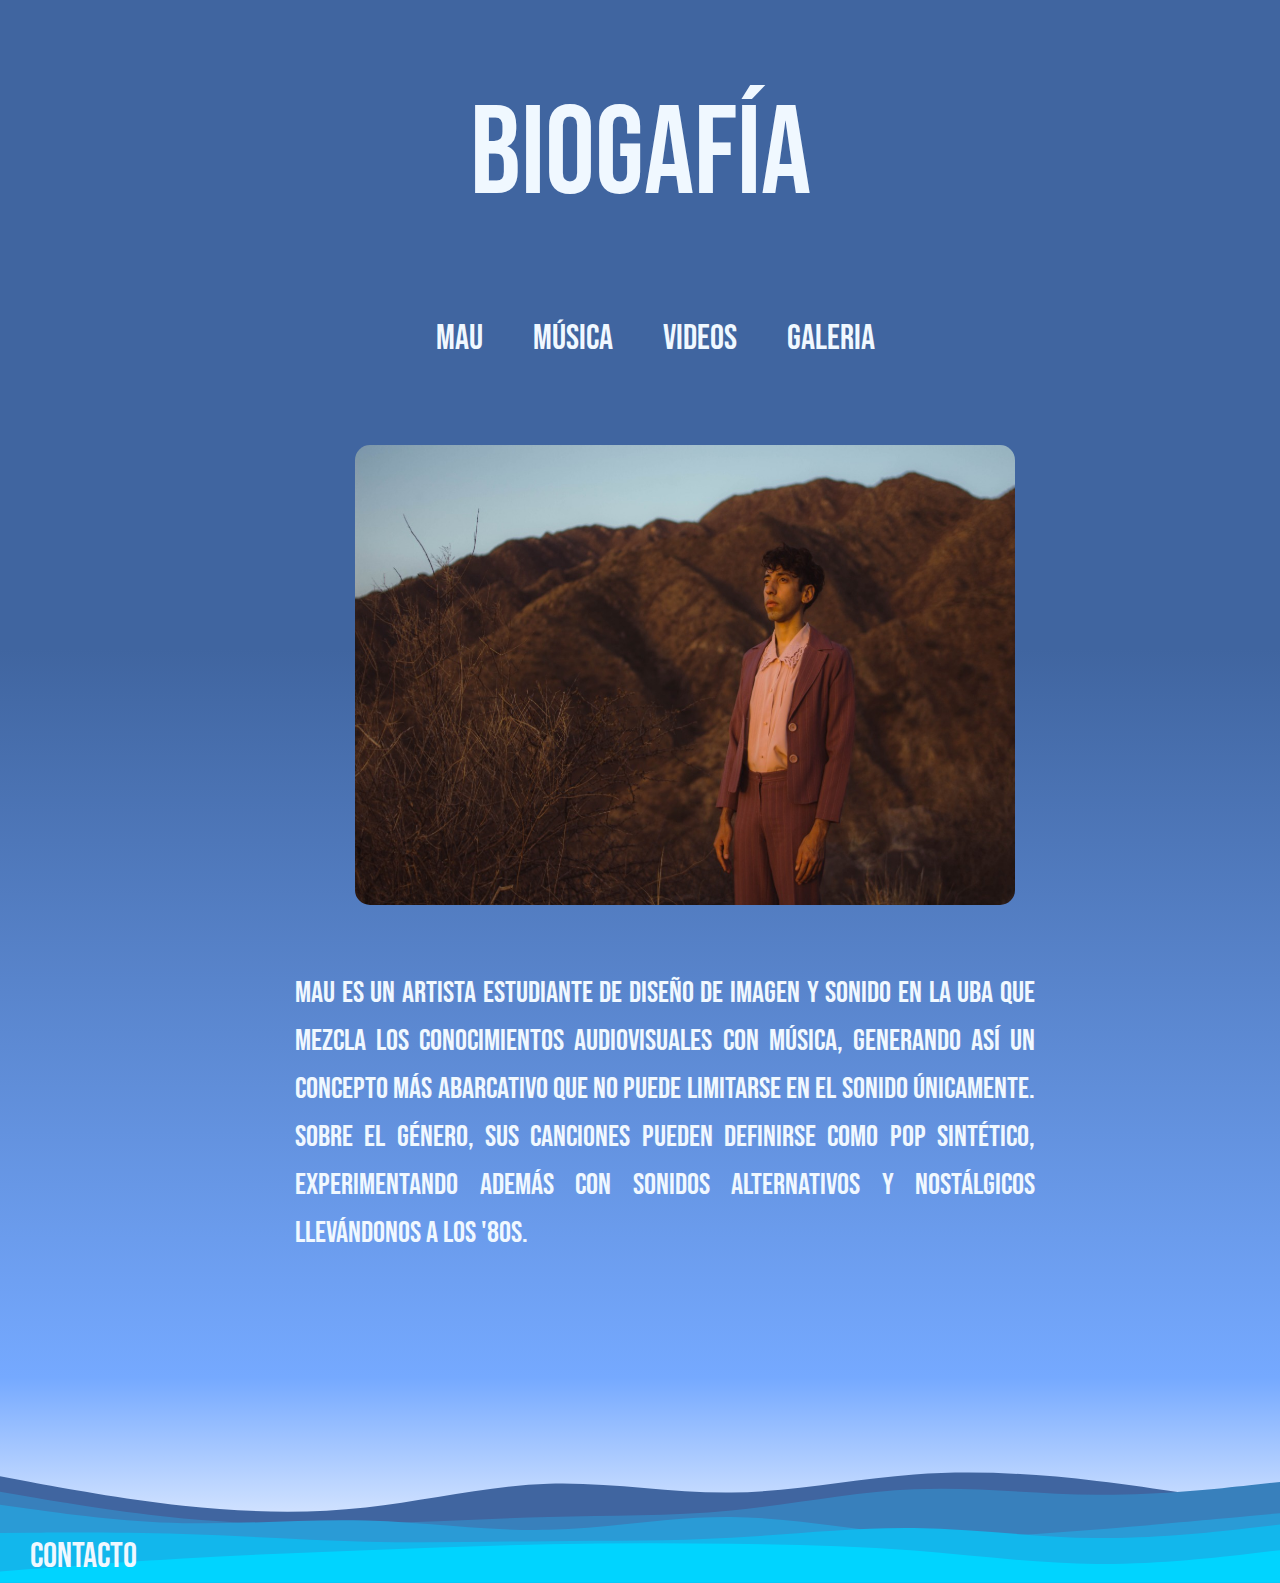
==== commit fc53d2c0: "agregado de sass y seo" ====
--- a/paginas/bio.html
+++ b/paginas/bio.html
@@ -5,10 +5,11 @@
     <meta charset="UTF-8">
     <meta http-equiv="X-UA-Compatible" content="IE=edge">
     <meta name="viewport" content="width=device-width, initial-scale=1.0">
-    <link rel="stylesheet" href="https://cdn.jsdelivr.net/npm/bootstrap@4.6.1/dist/css/bootstrap.min.css"
-        integrity="sha384-zCbKRCUGaJDkqS1kPbPd7TveP5iyJE0EjAuZQTgFLD2ylzuqKfdKlfG/eSrtxUkn" crossorigin="anonymous">
-    <link rel="stylesheet" href="../css/estilo.css">
-    <title>MAU</title>
+    <link rel="stylesheet" href="https://cdn.jsdelivr.net/npm/bootstrap@4.6.1/dist/css/bootstrap.min.css" integrity="sha384-zCbKRCUGaJDkqS1kPbPd7TveP5iyJE0EjAuZQTgFLD2ylzuqKfdKlfG/eSrtxUkn" crossorigin="anonymous">
+    <meta name="keywords" content="Mau, Viaje A Venus, Reyes Del Desastres, Lamentar, Fin del Mundo, Té de Tilo, Interludio, Audiovisuales, Audiovisual, Músico, Pop, Pop Sintético">
+    <meta name="description" content="MAU, artista audiovisual, estudiante de diseño de imagen y sonido en la UBA">
+    <link rel="stylesheet" href="../css/estilos.css">
+    <title>MAU BIO</title>
 </head>
 
 <body class="body-bio">
@@ -16,18 +17,10 @@
         <h1>Biogafía</h1>
         <nav class="navbar navbar-expand-sm justify-content-center">
             <ul class="navbar-nav">
-                <li class="nav-item">
-                    <a class="nav-link" href="../index.html">MAU</a>
-                </li>
-                <li class="nav-item">
-                    <a class="nav-link" href="../paginas/música.html">MÚSICA</a>
-                </li>
-                <li class="nav-item">
-                    <a class="nav-link" href="../paginas/videos.html">VIDEOS</a>
-                </li>
-                <li class="nav-item">
-                    <a class="nav-link" href="../paginas/galeria.html">GALERIA</a>
-                </li>
+                <li class="nav-item"><a class="nav-link" href="../index.html">MAU</a></li>
+                <li class="nav-item"><a class="nav-link" href="../paginas/música.html">MÚSICA</a></li>
+                <li class="nav-item"><a class="nav-link" href="../paginas/videos.html">VIDEOS</a></li>
+                <li class="nav-item"><a class="nav-link" href="../paginas/galeria.html">GALERIA</a></li>
             </ul>
         </nav>
     </header>
@@ -36,19 +29,22 @@
             <img class="main-bio-img" width="660px" height="460px" src="../imagenes/18.jpeg" alt="Bio">
         </div>
         <div class="main-bio-div-p">
-            <p class="main-bio-p">MAU es un artista estudiante de Diseño de Imagen y Sonido en la UBA que mezcla los
-                conocimientos audiovisuales con música, generando así un concepto más abarcativo que no puede limitarse
-                en el sonido únicamente. Sobre el género, sus canciones pueden definirse como pop sintético,
-                experimentando además con sonidos alternativos y nostálgicos llevándonos a los '80s.</p>
+            <p class="main-bio-p">MAU es un artista estudiante de Diseño de Imagen y Sonido en la UBA que mezcla los conocimientos audiovisuales con música, generando así un concepto más abarcativo que no puede limitarse en el sonido únicamente. Sobre el género, sus canciones pueden definirse como pop sintético, experimentando además con sonidos alternativos y nostálgicos llevándonos a los '80s.</p>
         </div>
     </main>
     <footer class="footer-bio">
-        <nav>
-            <ul>
-                <li><a href="../paginas/contacto.html">Contacto</a></li>
+        <nav class="navbar navbar-expand-sm justify-content-start">
+            <ul class="navbar-nav">
+                <li class="nav-item"><a class="nav-link" href="../paginas/contacto.html">CONTACTO</a></li>
             </ul>
         </nav>
     </footer>
+    <script src="https://cdn.jsdelivr.net/npm/jquery@3.5.1/dist/jquery.slim.min.js" integrity="sha384-DfXdz2htPH0lsSSs5nCTpuj/zy4C+OGpamoFVy38MVBnE+IbbVYUew+OrCXaRkfj" crossorigin="anonymous">
+    </script>
+    <script src="https://cdn.jsdelivr.net/npm/popper.js@1.16.1/dist/umd/popper.min.js" integrity="sha384-9/reFTGAW83EW2RDu2S0VKaIzap3H66lZH81PoYlFhbGU+6BZp6G7niu735Sk7lN" crossorigin="anonymous">
+    </script>
+    <script src="https://cdn.jsdelivr.net/npm/bootstrap@4.6.1/dist/js/bootstrap.min.js" integrity="sha384-VHvPCCyXqtD5DqJeNxl2dtTyhF78xXNXdkwX1CZeRusQfRKp+tA7hAShOK/B/fQ2" crossorigin="anonymous">
+    </script>
 
 </body>
 
--- a/css/estilos.css
+++ b/css/estilos.css
@@ -0,0 +1,168 @@
+@import url("https://fonts.googleapis.com/css2?family=Bebas+Neue&display=swap");
+* {
+  margin: 0;
+  padding: 0;
+}
+
+body {
+  width: 100%;
+  height: 100%;
+  background: white;
+  background: -webkit-gradient(linear, left bottom, left top, from(white), color-stop(13%, #75a9ff), color-stop(59%, #4065a0));
+  background: linear-gradient(0deg, white 0%, #75a9ff 13%, #4065a0 59%);
+}
+
+header {
+  display: -webkit-box;
+  display: -ms-flexbox;
+  display: flex;
+  -webkit-box-orient: vertical;
+  -webkit-box-direction: normal;
+      -ms-flex-flow: column wrap;
+          flex-flow: column wrap;
+  -webkit-box-pack: center;
+      -ms-flex-pack: center;
+          justify-content: center;
+  -ms-flex-line-pack: center;
+      align-content: center;
+}
+
+header h1 {
+  margin: 0px;
+  padding: 0px;
+  text-align: center;
+  line-height: 2.5;
+  font-family: "Bebas Neue", cursive;
+  font-size: 125px;
+  font-weight: lighter;
+  color: aliceblue;
+}
+
+header nav {
+  margin: 0;
+  padding: 0;
+}
+
+header nav ul {
+  display: -webkit-box;
+  display: -ms-flexbox;
+  display: flex;
+  -webkit-box-orient: horizontal;
+  -webkit-box-direction: normal;
+      -ms-flex-direction: row;
+          flex-direction: row;
+  -ms-flex-wrap: nowrap;
+      flex-wrap: nowrap;
+  -webkit-box-pack: center;
+      -ms-flex-pack: center;
+          justify-content: center;
+  -ms-flex-line-pack: center;
+      align-content: center;
+  list-style: none;
+}
+
+header nav ul li a {
+  margin: 0px;
+  padding: 0px 10px 0px 40px;
+  font-family: "Bebas Neue", cursive;
+  font-weight: lighter;
+  font-size: 35px;
+  line-height: 1.5;
+  text-decoration: none;
+  color: aliceblue;
+}
+
+main {
+  display: -webkit-box;
+  display: -ms-flexbox;
+  display: flex;
+  -webkit-box-orient: vertical;
+  -webkit-box-direction: normal;
+      -ms-flex-direction: column;
+          flex-direction: column;
+  -ms-flex-wrap: wrap;
+      flex-wrap: wrap;
+  -ms-flex-line-pack: center;
+      align-content: center;
+  -webkit-box-pack: center;
+      -ms-flex-pack: center;
+          justify-content: center;
+  text-align: center;
+}
+
+main img {
+  margin: 80px 20px 30px 60px;
+  border-radius: 15px;
+}
+
+main div {
+  margin: 0px 300px 30px 350px;
+  padding: 0px 50px 0px 50px;
+  text-align: justify;
+}
+
+main div p {
+  font-family: "Bebas Neue", cursive;
+  font-weight: lighter;
+  font-size: 30px;
+  line-height: 1.6;
+  color: aliceblue;
+}
+
+main iframe {
+  margin: 20px 20px 30px 60px;
+  border-radius: 10px;
+}
+
+main h2 {
+  margin: 0px 10px 0px 80px;
+  font-family: "Bebas Neue", cursive;
+  font-weight: bold;
+  font-size: 70px;
+  color: #36e2ee;
+}
+
+main ul {
+  margin: 0px 10px 0px 80px;
+  font-family: "Bebas Neue", cursive;
+  list-style-type: none;
+  color: aliceblue;
+  font-size: 35px;
+}
+
+footer {
+  margin: 0px;
+  padding: 0px 10px 0px 0px;
+  height: 200px;
+  background-image: url(../imagenes/layered-waves-haikei.svg);
+  background-size: cover;
+  background-repeat: no-repeat;
+  background-position: bottom;
+  display: -webkit-box;
+  display: -ms-flexbox;
+  display: flex;
+  -webkit-box-pack: start;
+      -ms-flex-pack: start;
+          justify-content: flex-start;
+  -webkit-box-align: end;
+      -ms-flex-align: end;
+          align-items: flex-end;
+}
+
+footer nav {
+  margin: 0;
+  padding: 0;
+}
+
+footer nav ul li a {
+  margin: 0px;
+  padding: 0px 30px 0px 30px;
+  font-family: "Bebas Neue", cursive;
+  font-weight: lighter;
+  font-size: 35px;
+  line-height: 1.5;
+  list-style: none;
+  text-decoration: none;
+  color: aliceblue;
+}
+/*# sourceMappingURL=estilo.css.map */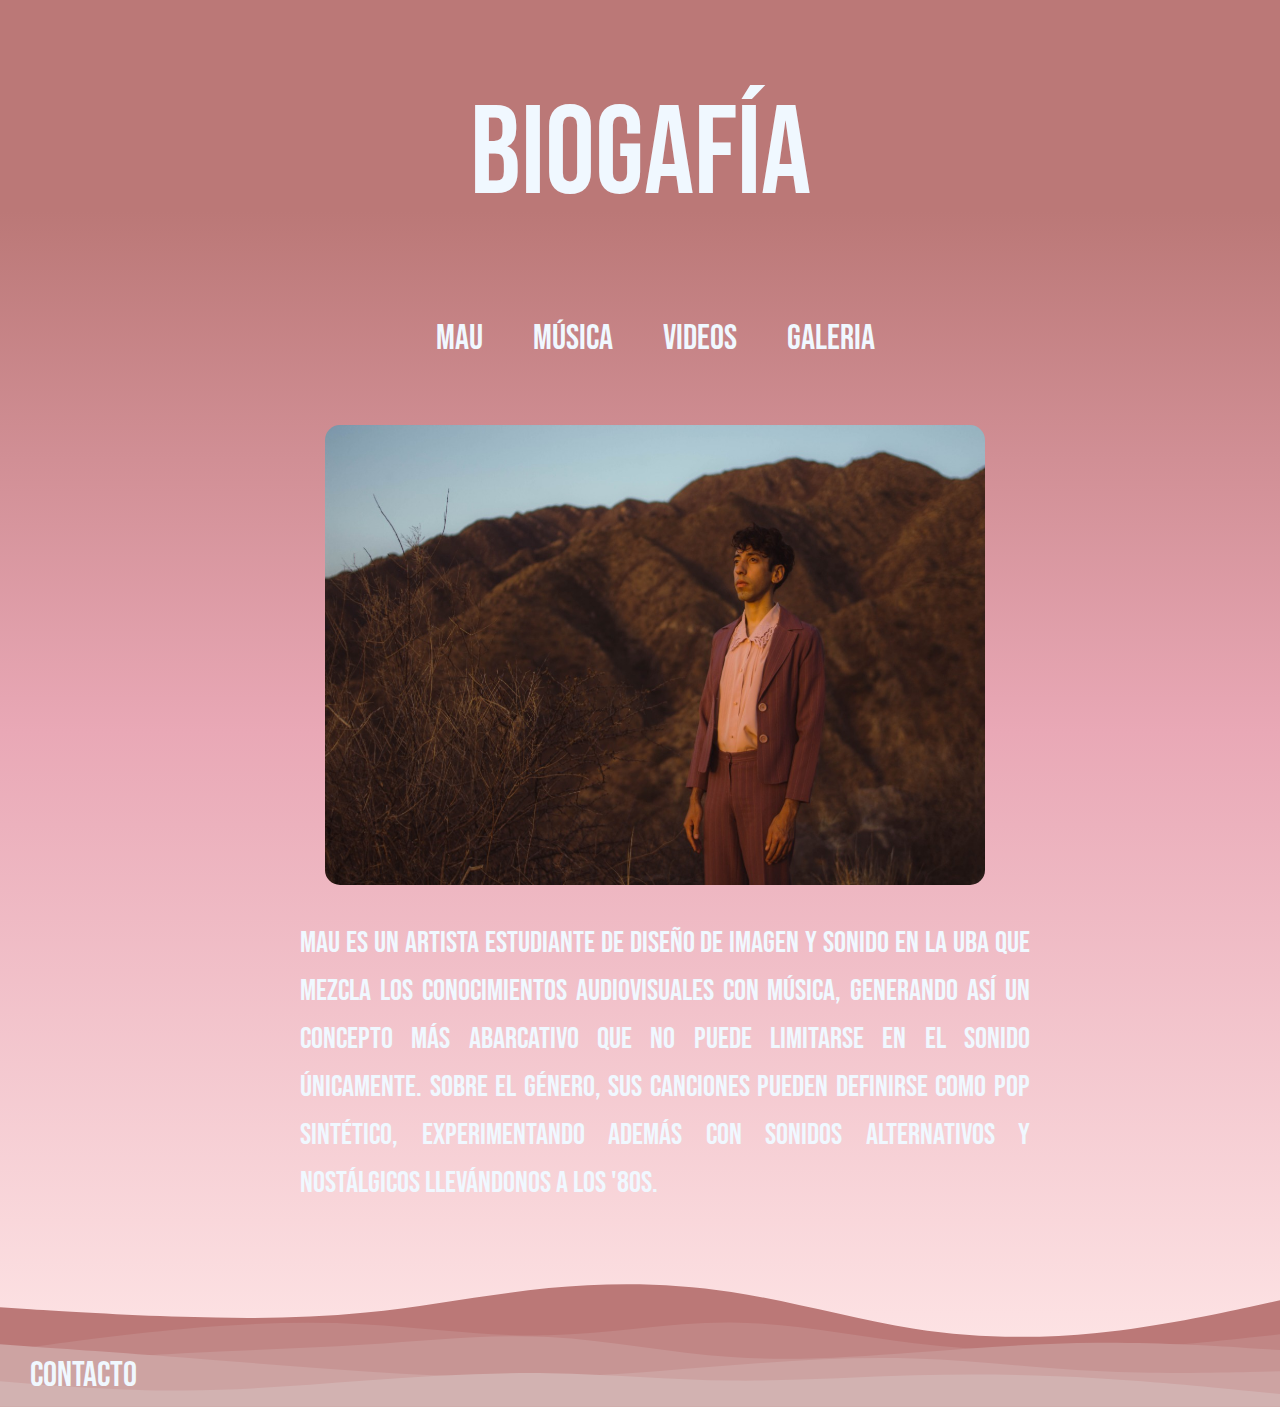
==== commit 4fef6182: "modificaciones" ====
--- a/paginas/bio.html
+++ b/paginas/bio.html
@@ -14,7 +14,7 @@
 
 <body class="body-bio">
     <header class="header-bio">
-        <h1>Biogafía</h1>
+        <h1 class="header-bio-h1">Biogafía</h1>
         <nav class="navbar navbar-expand-sm justify-content-center">
             <ul class="navbar-nav">
                 <li class="nav-item"><a class="nav-link" href="../index.html">MAU</a></li>
@@ -25,10 +25,8 @@
         </nav>
     </header>
     <main class="main-bio">
-        <div>
-            <img class="main-bio-img" width="660px" height="460px" src="../imagenes/18.jpeg" alt="Bio">
-        </div>
-        <div class="main-bio-div-p">
+        <div class="main-bio-div">
+            <img class="main-bio-img" src="../imagenes/18.jpeg" alt="Bio">
             <p class="main-bio-p">MAU es un artista estudiante de Diseño de Imagen y Sonido en la UBA que mezcla los conocimientos audiovisuales con música, generando así un concepto más abarcativo que no puede limitarse en el sonido únicamente. Sobre el género, sus canciones pueden definirse como pop sintético, experimentando además con sonidos alternativos y nostálgicos llevándonos a los '80s.</p>
         </div>
     </main>
--- a/css/estilos.css
+++ b/css/estilos.css
@@ -90,18 +90,21 @@
   text-align: center;
 }
 
-main img {
-  margin: 80px 20px 30px 60px;
+main div {
+  margin: 0px 0px 30px 50px;
+  padding: 0px 0px 0px 220px;
+  text-align: justify;
+}
+
+main div img {
+  width: 700px;
+  height: 415px;
+  margin: 80px 40px 30px 20px;
   border-radius: 15px;
 }
 
-main div {
-  margin: 0px 300px 30px 350px;
-  padding: 0px 50px 0px 50px;
-  text-align: justify;
-}
-
 main div p {
+  margin: 40px 280px 40px 30px;
   font-family: "Bebas Neue", cursive;
   font-weight: lighter;
   font-size: 30px;
@@ -109,8 +112,10 @@
   color: aliceblue;
 }
 
-main iframe {
-  margin: 20px 20px 30px 60px;
+main div iframe {
+  width: 700px;
+  height: 415px;
+  margin: 20px 40px 30px 20px;
   border-radius: 10px;
 }
 
@@ -165,4 +170,524 @@
   text-decoration: none;
   color: aliceblue;
 }
+
+.body-bio {
+  width: 100%;
+  height: 100%;
+  background: #ffe9e9;
+  background: -webkit-gradient(linear, left bottom, left top, from(#ffe9e9), color-stop(48%, #e9a8b6), color-stop(85%, #bb7877));
+  background: linear-gradient(0deg, #ffe9e9 0%, #e9a8b6 48%, #bb7877 85%);
+}
+
+.header-bio {
+  display: -webkit-box;
+  display: -ms-flexbox;
+  display: flex;
+  -webkit-box-orient: vertical;
+  -webkit-box-direction: normal;
+      -ms-flex-flow: column wrap;
+          flex-flow: column wrap;
+  -webkit-box-pack: center;
+      -ms-flex-pack: center;
+          justify-content: center;
+  -ms-flex-line-pack: center;
+      align-content: center;
+}
+
+.main-bio {
+  display: -webkit-box;
+  display: -ms-flexbox;
+  display: flex;
+  -webkit-box-orient: vertical;
+  -webkit-box-direction: normal;
+      -ms-flex-direction: column;
+          flex-direction: column;
+  -ms-flex-wrap: wrap;
+      flex-wrap: wrap;
+  -ms-flex-line-pack: center;
+      align-content: center;
+  -webkit-box-pack: center;
+      -ms-flex-pack: center;
+          justify-content: center;
+  text-align: center;
+}
+
+.main-bio .main-bio-div {
+  margin: 0px;
+  padding: 0px;
+  text-align: justify;
+}
+
+.main-bio .main-bio-div .main-bio-img {
+  margin: 60px 0px 30px 325px;
+  padding: 0px;
+  width: 660px;
+  height: 460px;
+  border-radius: 15px;
+}
+
+.main-bio .main-bio-div .main-bio-p {
+  margin: 0px 250px 0px 300px;
+  font-family: "Bebas Neue", cursive;
+  font-weight: lighter;
+  font-size: 30px;
+  line-height: 1.6;
+  color: aliceblue;
+}
+
+.footer-bio, .footer-musica, .footer-galeria, .footer-contact {
+  margin: 0px;
+  padding: 0px 10px 0px 0px;
+  height: 200px;
+  background-image: url(../imagenes/f2-900.svg);
+  background-size: cover;
+  background-repeat: no-repeat;
+  background-position: bottom;
+  display: -webkit-box;
+  display: -ms-flexbox;
+  display: flex;
+  -webkit-box-orient: horizontal;
+  -webkit-box-direction: normal;
+      -ms-flex-flow: row wrap;
+          flex-flow: row wrap;
+  -webkit-box-pack: start;
+      -ms-flex-pack: start;
+          justify-content: flex-start;
+  -webkit-box-align: end;
+      -ms-flex-align: end;
+          align-items: flex-end;
+  list-style: none;
+  font-family: "Bebas Neue", cursive;
+  font-weight: lighter;
+  font-size: 30px;
+  line-height: 2;
+  color: aliceblue;
+}
+
+.body-musica {
+  width: 100%;
+  height: 100%;
+  background: white;
+  background: -webkit-gradient(linear, left bottom, left top, from(white), color-stop(21%, #d5aeed), color-stop(46%, #b180cf), color-stop(77%, #9147be));
+  background: linear-gradient(0deg, white 0%, #d5aeed 21%, #b180cf 46%, #9147be 77%);
+}
+
+.header-musica {
+  display: -webkit-box;
+  display: -ms-flexbox;
+  display: flex;
+  -webkit-box-orient: vertical;
+  -webkit-box-direction: normal;
+      -ms-flex-flow: column wrap;
+          flex-flow: column wrap;
+  -webkit-box-pack: center;
+      -ms-flex-pack: center;
+          justify-content: center;
+  -ms-flex-line-pack: center;
+      align-content: center;
+}
+
+.main-musica {
+  display: -webkit-box;
+  display: -ms-flexbox;
+  display: flex;
+  -webkit-box-orient: vertical;
+  -webkit-box-direction: normal;
+      -ms-flex-direction: column;
+          flex-direction: column;
+  -ms-flex-wrap: wrap;
+      flex-wrap: wrap;
+  -ms-flex-line-pack: center;
+      align-content: center;
+  -webkit-box-pack: center;
+      -ms-flex-pack: center;
+          justify-content: center;
+  text-align: center;
+}
+
+.main-musica .main-musica-div {
+  margin: 30px 0px 30px 50px;
+  padding: 0px 0px 0px 0px;
+}
+
+.footer-musica {
+  background-image: url(../imagenes/f3-900.svg);
+}
+
+.body-videos {
+  width: 100%;
+  height: 100%;
+  background: #c878fe;
+  background: -webkit-gradient(linear, left bottom, left top, from(#c878fe), color-stop(50%, #f16c6c), to(#f7c680));
+  background: linear-gradient(0deg, #c878fe 0%, #f16c6c 50%, #f7c680 100%);
+}
+
+.header-videos {
+  display: -webkit-box;
+  display: -ms-flexbox;
+  display: flex;
+  -webkit-box-orient: vertical;
+  -webkit-box-direction: normal;
+      -ms-flex-flow: column wrap;
+          flex-flow: column wrap;
+  -webkit-box-pack: center;
+      -ms-flex-pack: center;
+          justify-content: center;
+  -ms-flex-line-pack: center;
+      align-content: center;
+}
+
+.main-videos {
+  display: -webkit-box;
+  display: -ms-flexbox;
+  display: flex;
+  -webkit-box-orient: vertical;
+  -webkit-box-direction: normal;
+      -ms-flex-direction: column;
+          flex-direction: column;
+  -ms-flex-wrap: wrap;
+      flex-wrap: wrap;
+  -ms-flex-line-pack: center;
+      align-content: center;
+  -webkit-box-pack: center;
+      -ms-flex-pack: center;
+          justify-content: center;
+  text-align: center;
+}
+
+.main-videos .contenedor2 {
+  margin: 20px 400px 0px 0px;
+  display: -webkit-box;
+  display: -ms-flexbox;
+  display: flex;
+  -webkit-box-orient: horizontal;
+  -webkit-box-direction: normal;
+      -ms-flex-flow: row wrap;
+          flex-flow: row wrap;
+  -webkit-box-pack: center;
+      -ms-flex-pack: center;
+          justify-content: center;
+  -ms-flex-line-pack: center;
+      align-content: center;
+}
+
+.main-videos .contenedor2 .ifr {
+  border: 2px;
+  border-radius: 10px;
+}
+
+.main-videos .contenedor2 .ifr .ifr:hover {
+  -webkit-transform: scale(1.1);
+          transform: scale(1.1);
+  -webkit-transition: all 0.7s;
+  transition: all 0.7s;
+}
+
+.main-videos .contenedor2 .ifr .ifr1 {
+  margin: 20px 0px 0px 0px;
+}
+
+.main-videos .contenedor2 .ifr .ifr2 {
+  margin: 20px 0px 0px 0px;
+}
+
+.main-videos .contenedor2 .ifr .ifr3 {
+  margin: 20px 0px 0px 0px;
+}
+
+.main-videos .contenedor2 .ifr .ifr4 {
+  margin: 20px 0px 0px 0px;
+}
+
+.footer-videos {
+  margin: 0px;
+  padding: 0px 10px 0px 0px;
+  height: 200px;
+  background-image: url(../imagenes/f5-900.svg);
+  background-size: cover;
+  background-repeat: no-repeat;
+  background-position: bottom;
+  display: -webkit-box;
+  display: -ms-flexbox;
+  display: flex;
+  -webkit-box-orient: horizontal;
+  -webkit-box-direction: normal;
+      -ms-flex-flow: row wrap;
+          flex-flow: row wrap;
+  -webkit-box-pack: start;
+      -ms-flex-pack: start;
+          justify-content: flex-start;
+  -webkit-box-align: end;
+      -ms-flex-align: end;
+          align-items: flex-end;
+  list-style: none;
+  font-family: "Bebas Neue", cursive;
+  font-weight: lighter;
+  font-size: 30px;
+  line-height: 2;
+  color: aliceblue;
+}
+
+.body-galeria {
+  width: 100%;
+  height: 100%;
+  background: #3f5efb;
+  background: -webkit-gradient(linear, left bottom, left top, from(#3f5efb), to(#fc466b));
+  background: linear-gradient(0deg, #3f5efb 0%, #fc466b 100%);
+}
+
+.header-galeria {
+  display: -webkit-box;
+  display: -ms-flexbox;
+  display: flex;
+  -webkit-box-orient: vertical;
+  -webkit-box-direction: normal;
+      -ms-flex-flow: column wrap;
+          flex-flow: column wrap;
+  -webkit-box-pack: center;
+      -ms-flex-pack: center;
+          justify-content: center;
+  -ms-flex-line-pack: center;
+      align-content: center;
+}
+
+.main-galeria {
+  display: -webkit-box;
+  display: -ms-flexbox;
+  display: flex;
+  -webkit-box-orient: vertical;
+  -webkit-box-direction: normal;
+      -ms-flex-direction: column;
+          flex-direction: column;
+  -ms-flex-wrap: wrap;
+      flex-wrap: wrap;
+  -ms-flex-line-pack: center;
+      align-content: center;
+  -webkit-box-pack: center;
+      -ms-flex-pack: center;
+          justify-content: center;
+  text-align: center;
+}
+
+.main-galeria .contenedor {
+  width: 80%;
+  min-height: 600px;
+  margin: 10px 0px 10px 0px;
+  padding: 50px;
+  display: -ms-grid;
+  display: grid;
+  -ms-grid-columns: (1fr)[3];
+      grid-template-columns: repeat(3, 1fr);
+  -ms-grid-rows: (200px)[13];
+      grid-template-rows: repeat(13, 200px);
+      grid-template-areas: "img1 img2 img3"+ "img1 img2 img3"+ "img1 img4 img5"+ "img6 img4 img5"+ "img6 img7 img7"+ "img6 img7 img7"+ "img8 img8 img9"+ "img8 img8 img9"+ "img10 img10 img11"+ "img10 img10 img11"+ "img12 img12 img11"+ "img12 img12 img11"+ "img12 img12 img11";
+  grid-gap: 10px;
+}
+
+.main-galeria .contenedor .item {
+  border: 2px;
+  border-radius: 10px;
+}
+
+.main-galeria .contenedor .item .item1 {
+  -ms-grid-row: 1;
+  -ms-grid-row-span: 3;
+  -ms-grid-column: 1;
+  grid-area: img1;
+  width: 120px;
+  height: 40px;
+  background-position: center;
+  background-size: cover;
+}
+
+.main-galeria .contenedor .item .item2 {
+  -ms-grid-row: 1;
+  -ms-grid-row-span: 2;
+  -ms-grid-column: 2;
+  grid-area: img2;
+  background-image: url(../imagenes/7.jpeg);
+  background-position: center;
+  background-size: cover;
+}
+
+.main-galeria .contenedor .item .item3 {
+  -ms-grid-row: 1;
+  -ms-grid-row-span: 2;
+  -ms-grid-column: 3;
+  grid-area: img3;
+  background-image: url(../imagenes/11.jpeg);
+  background-position: center;
+  background-size: cover;
+}
+
+.main-galeria .contenedor .item .item4 {
+  -ms-grid-row: 3;
+  -ms-grid-row-span: 2;
+  -ms-grid-column: 2;
+  grid-area: img4;
+  background-image: url(../imagenes/10.jpeg);
+  background-position: center;
+  background-size: cover;
+}
+
+.main-galeria .contenedor .item .item5 {
+  -ms-grid-row: 3;
+  -ms-grid-row-span: 2;
+  -ms-grid-column: 3;
+  grid-area: img5;
+  background-image: url(../imagenes/14.jpeg);
+  background-position: center;
+  background-size: cover;
+}
+
+.main-galeria .contenedor .item .item6 {
+  -ms-grid-row: 4;
+  -ms-grid-row-span: 3;
+  -ms-grid-column: 1;
+  grid-area: img6;
+  background-image: url(../imagenes/5.jpeg);
+  background-position: center;
+  background-size: cover;
+}
+
+.main-galeria .contenedor .item .item7 {
+  -ms-grid-row: 5;
+  -ms-grid-row-span: 2;
+  -ms-grid-column: 2;
+  -ms-grid-column-span: 2;
+  grid-area: img7;
+  background-image: url(../imagenes/13.jpeg);
+  background-position: center;
+  background-size: cover;
+}
+
+.main-galeria .contenedor .item .item8 {
+  -ms-grid-row: 7;
+  -ms-grid-row-span: 2;
+  -ms-grid-column: 1;
+  -ms-grid-column-span: 2;
+  grid-area: img8;
+  background-image: url(../imagenes/3.jpeg);
+  background-position: center;
+  background-size: cover;
+}
+
+.main-galeria .contenedor .item .item9 {
+  -ms-grid-row: 7;
+  -ms-grid-row-span: 2;
+  -ms-grid-column: 3;
+  grid-area: img9;
+  background-image: url(../imagenes/2.jpeg);
+  background-position: center;
+  background-size: cover;
+}
+
+.main-galeria .contenedor .item .item10 {
+  -ms-grid-row: 9;
+  -ms-grid-row-span: 2;
+  -ms-grid-column: 1;
+  -ms-grid-column-span: 2;
+  grid-area: img10;
+  background-image: url(../imagenes/16.jpeg);
+  background-position: center;
+  background-size: cover;
+}
+
+.main-galeria .contenedor .item .item11 {
+  -ms-grid-row: 9;
+  -ms-grid-row-span: 5;
+  -ms-grid-column: 3;
+  grid-area: img11;
+  background-image: url(../imagenes/12.jpeg);
+  background-position: center;
+  background-size: cover;
+}
+
+.main-galeria .contenedor .item .item12 {
+  -ms-grid-row: 11;
+  -ms-grid-row-span: 3;
+  -ms-grid-column: 1;
+  -ms-grid-column-span: 2;
+  grid-area: img12;
+  background-image: url(../imagenes/15.jpeg);
+  background-position: center;
+  background-size: cover;
+}
+
+.main-galeria .contenedor .item:hover {
+  -webkit-transform: scale(1.1);
+          transform: scale(1.1);
+  -webkit-transition: all 0.7s;
+  transition: all 0.7s;
+}
+
+.footer-galeria {
+  background-image: url(../imagenes/f4-900.svg);
+}
+
+.body-contact {
+  width: 100%;
+  height: 100%;
+  background: #94bbe9;
+  background: -webkit-gradient(linear, left top, left bottom, from(#94bbe9), to(#eeaeca));
+  background: linear-gradient(180deg, #94bbe9 0%, #eeaeca 100%);
+}
+
+.header-contact {
+  display: -webkit-box;
+  display: -ms-flexbox;
+  display: flex;
+  -webkit-box-orient: vertical;
+  -webkit-box-direction: normal;
+      -ms-flex-flow: column wrap;
+          flex-flow: column wrap;
+  -webkit-box-pack: center;
+      -ms-flex-pack: center;
+          justify-content: center;
+  -ms-flex-line-pack: center;
+      align-content: center;
+}
+
+.main-contact {
+  display: -webkit-box;
+  display: -ms-flexbox;
+  display: flex;
+  -webkit-box-orient: vertical;
+  -webkit-box-direction: normal;
+      -ms-flex-direction: column;
+          flex-direction: column;
+  -ms-flex-wrap: wrap;
+      flex-wrap: wrap;
+  -ms-flex-line-pack: center;
+      align-content: center;
+  -webkit-box-pack: center;
+      -ms-flex-pack: center;
+          justify-content: center;
+  text-align: center;
+}
+
+.main-contact .form-group {
+  margin: 30px 200px 30px 0px;
+  text-align: start;
+}
+
+.main-contact .form-group label {
+  color: aliceblue;
+}
+
+.footer-contact {
+  background-image: url(../imagenes/f6-900.svg);
+}
 /*# sourceMappingURL=estilo.css.map */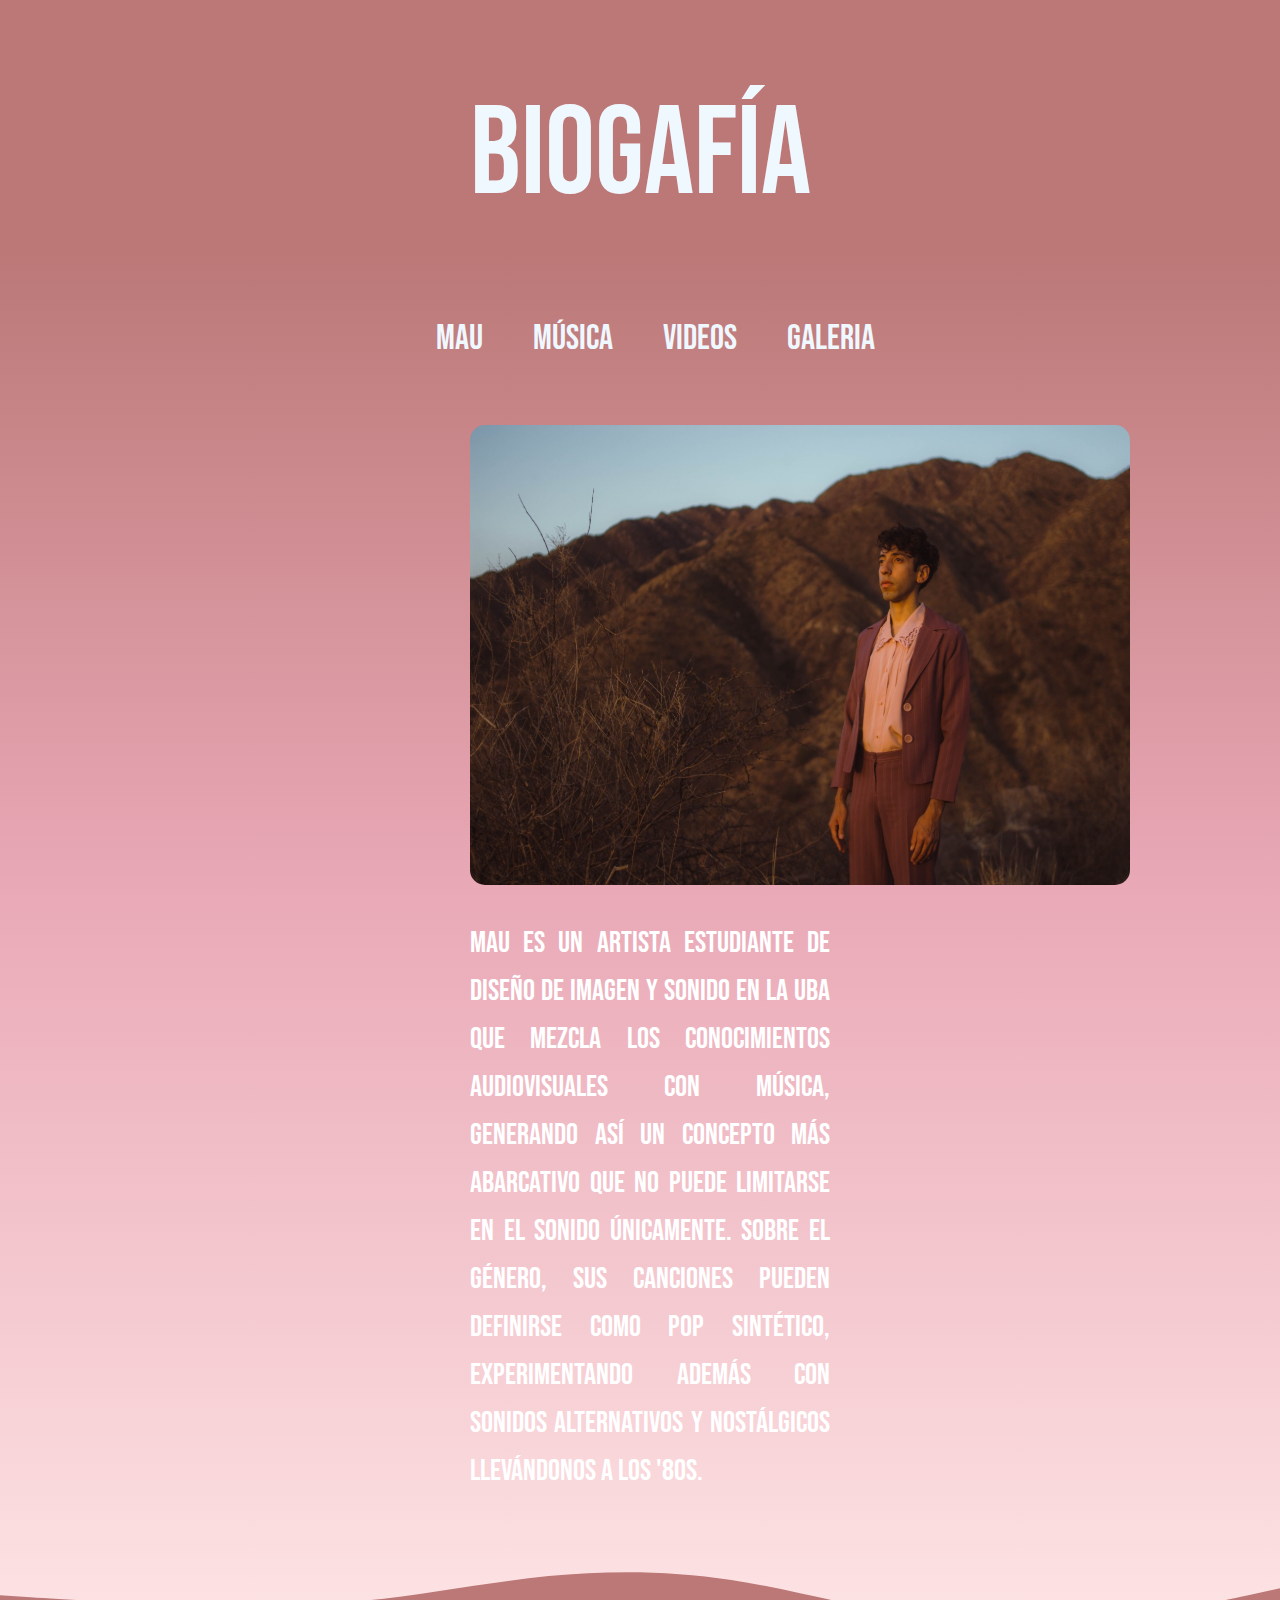
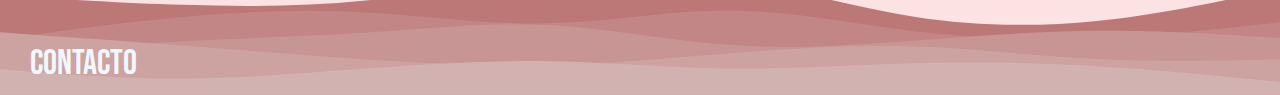
==== commit f8436b99: "ultima modificacion" ====
--- a/paginas/bio.html
+++ b/paginas/bio.html
@@ -15,7 +15,7 @@
 <body class="body-bio">
     <header class="header-bio">
         <h1 class="header-bio-h1">Biogafía</h1>
-        <nav class="navbar navbar-expand-sm justify-content-center">
+        <nav class="navbar navbar-expand justify-content-center">
             <ul class="navbar-nav">
                 <li class="nav-item"><a class="nav-link" href="../index.html">MAU</a></li>
                 <li class="nav-item"><a class="nav-link" href="../paginas/música.html">MÚSICA</a></li>
--- a/css/estilos.css
+++ b/css/estilos.css
@@ -92,19 +92,19 @@
 
 main div {
   margin: 0px 0px 30px 50px;
-  padding: 0px 0px 0px 220px;
+  padding: 0px 0px 0px 235px;
   text-align: justify;
 }
 
 main div img {
   width: 700px;
   height: 415px;
-  margin: 80px 40px 30px 20px;
+  margin: 50px 0px 0px 160px;
   border-radius: 15px;
 }
 
 main div p {
-  margin: 40px 280px 40px 30px;
+  margin: 40px 460px 40px 160px;
   font-family: "Bebas Neue", cursive;
   font-weight: lighter;
   font-size: 30px;
@@ -115,12 +115,12 @@
 main div iframe {
   width: 700px;
   height: 415px;
-  margin: 20px 40px 30px 20px;
+  margin: 20px 0px 0px 160px;
   border-radius: 10px;
 }
 
 main h2 {
-  margin: 0px 10px 0px 80px;
+  margin: 0px 10px 0px 0px;
   font-family: "Bebas Neue", cursive;
   font-weight: bold;
   font-size: 70px;
@@ -128,7 +128,7 @@
 }
 
 main ul {
-  margin: 0px 10px 0px 80px;
+  margin: 0px 10px 0px 0px;
   font-family: "Bebas Neue", cursive;
   list-style-type: none;
   color: aliceblue;
@@ -219,7 +219,7 @@
 }
 
 .main-bio .main-bio-div .main-bio-img {
-  margin: 60px 0px 30px 325px;
+  margin: 60px 0px 30px 470px;
   padding: 0px;
   width: 660px;
   height: 460px;
@@ -227,15 +227,15 @@
 }
 
 .main-bio .main-bio-div .main-bio-p {
-  margin: 0px 250px 0px 300px;
+  margin: 0px 450px 0px 470px;
   font-family: "Bebas Neue", cursive;
   font-weight: lighter;
   font-size: 30px;
   line-height: 1.6;
-  color: aliceblue;
-}
-
-.footer-bio, .footer-musica, .footer-galeria, .footer-contact {
+  color: white;
+}
+
+.footer-bio, .footer-musica, .footer-contact, .footer-galeria {
   margin: 0px;
   padding: 0px 10px 0px 0px;
   height: 200px;
@@ -306,7 +306,7 @@
 }
 
 .main-musica .main-musica-div {
-  margin: 30px 0px 30px 50px;
+  margin: 30px 150px 30px 0px;
   padding: 0px 0px 0px 0px;
 }
 
@@ -314,15 +314,15 @@
   background-image: url(../imagenes/f3-900.svg);
 }
 
-.body-videos {
+.body-contact {
   width: 100%;
   height: 100%;
-  background: #c878fe;
-  background: -webkit-gradient(linear, left bottom, left top, from(#c878fe), color-stop(50%, #f16c6c), to(#f7c680));
-  background: linear-gradient(0deg, #c878fe 0%, #f16c6c 50%, #f7c680 100%);
-}
-
-.header-videos {
+  background: #94bbe9;
+  background: -webkit-gradient(linear, left top, left bottom, from(#94bbe9), to(#eeaeca));
+  background: linear-gradient(180deg, #94bbe9 0%, #eeaeca 100%);
+}
+
+.header-contact {
   display: -webkit-box;
   display: -ms-flexbox;
   display: flex;
@@ -337,7 +337,7 @@
       align-content: center;
 }
 
-.main-videos {
+.main-contact {
   display: -webkit-box;
   display: -ms-flexbox;
   display: flex;
@@ -355,15 +355,35 @@
   text-align: center;
 }
 
-.main-videos .contenedor2 {
-  margin: 20px 400px 0px 0px;
-  display: -webkit-box;
-  display: -ms-flexbox;
-  display: flex;
-  -webkit-box-orient: horizontal;
-  -webkit-box-direction: normal;
-      -ms-flex-flow: row wrap;
-          flex-flow: row wrap;
+.main-contact .form-group {
+  margin: 30px 220px 30px 0px;
+  text-align: start;
+}
+
+.main-contact .form-group label {
+  color: aliceblue;
+}
+
+.footer-contact {
+  background-image: url(../imagenes/f6-900.svg);
+}
+
+.body-videos {
+  width: 100%;
+  height: 100%;
+  background: #c878fe;
+  background: -webkit-gradient(linear, left bottom, left top, from(#c878fe), color-stop(50%, #f16c6c), to(#f7c680));
+  background: linear-gradient(0deg, #c878fe 0%, #f16c6c 50%, #f7c680 100%);
+}
+
+.header-videos {
+  display: -webkit-box;
+  display: -ms-flexbox;
+  display: flex;
+  -webkit-box-orient: vertical;
+  -webkit-box-direction: normal;
+      -ms-flex-flow: column wrap;
+          flex-flow: column wrap;
   -webkit-box-pack: center;
       -ms-flex-pack: center;
           justify-content: center;
@@ -371,32 +391,22 @@
       align-content: center;
 }
 
-.main-videos .contenedor2 .ifr {
-  border: 2px;
-  border-radius: 10px;
-}
-
-.main-videos .contenedor2 .ifr .ifr:hover {
-  -webkit-transform: scale(1.1);
-          transform: scale(1.1);
-  -webkit-transition: all 0.7s;
-  transition: all 0.7s;
-}
-
-.main-videos .contenedor2 .ifr .ifr1 {
-  margin: 20px 0px 0px 0px;
-}
-
-.main-videos .contenedor2 .ifr .ifr2 {
-  margin: 20px 0px 0px 0px;
-}
-
-.main-videos .contenedor2 .ifr .ifr3 {
-  margin: 20px 0px 0px 0px;
-}
-
-.main-videos .contenedor2 .ifr .ifr4 {
-  margin: 20px 0px 0px 0px;
+.main-videos {
+  display: -webkit-box;
+  display: -ms-flexbox;
+  display: flex;
+  -webkit-box-orient: vertical;
+  -webkit-box-direction: normal;
+      -ms-flex-direction: column;
+          flex-direction: column;
+  -ms-flex-wrap: wrap;
+      flex-wrap: wrap;
+  -ms-flex-line-pack: center;
+      align-content: center;
+  -webkit-box-pack: center;
+      -ms-flex-pack: center;
+          justify-content: center;
+  text-align: center;
 }
 
 .footer-videos {
@@ -473,7 +483,6 @@
   width: 80%;
   min-height: 600px;
   margin: 10px 0px 10px 0px;
-  padding: 50px;
   display: -ms-grid;
   display: grid;
   -ms-grid-columns: (1fr)[3];
@@ -506,8 +515,7 @@
   -ms-grid-row-span: 3;
   -ms-grid-column: 1;
   grid-area: img1;
-  width: 120px;
-  height: 40px;
+  background-image: url(../imagenes/1.jpeg);
   background-position: center;
   background-size: cover;
 }
@@ -637,57 +645,645 @@
   background-image: url(../imagenes/f4-900.svg);
 }
 
-.body-contact {
-  width: 100%;
-  height: 100%;
-  background: #94bbe9;
-  background: -webkit-gradient(linear, left top, left bottom, from(#94bbe9), to(#eeaeca));
-  background: linear-gradient(180deg, #94bbe9 0%, #eeaeca 100%);
-}
-
-.header-contact {
-  display: -webkit-box;
-  display: -ms-flexbox;
-  display: flex;
-  -webkit-box-orient: vertical;
-  -webkit-box-direction: normal;
-      -ms-flex-flow: column wrap;
-          flex-flow: column wrap;
-  -webkit-box-pack: center;
-      -ms-flex-pack: center;
-          justify-content: center;
-  -ms-flex-line-pack: center;
-      align-content: center;
-}
-
-.main-contact {
-  display: -webkit-box;
-  display: -ms-flexbox;
-  display: flex;
-  -webkit-box-orient: vertical;
-  -webkit-box-direction: normal;
-      -ms-flex-direction: column;
-          flex-direction: column;
-  -ms-flex-wrap: wrap;
-      flex-wrap: wrap;
-  -ms-flex-line-pack: center;
-      align-content: center;
-  -webkit-box-pack: center;
-      -ms-flex-pack: center;
-          justify-content: center;
-  text-align: center;
-}
-
-.main-contact .form-group {
-  margin: 30px 200px 30px 0px;
-  text-align: start;
-}
-
-.main-contact .form-group label {
-  color: aliceblue;
-}
-
-.footer-contact {
-  background-image: url(../imagenes/f6-900.svg);
-}
-/*# sourceMappingURL=estilo.css.map */+@media only screen and (max-width: 480px) {
+  body {
+    height: 100%;
+    background: white;
+    background: -webkit-gradient(linear, left bottom, left top, from(white), color-stop(13%, #75a9ff), color-stop(59%, #4065a0));
+    background: linear-gradient(0deg, white 0%, #75a9ff 13%, #4065a0 59%);
+  }
+  header {
+    display: -webkit-box;
+    display: -ms-flexbox;
+    display: flex;
+    -webkit-box-orient: vertical;
+    -webkit-box-direction: normal;
+        -ms-flex-flow: column wrap;
+            flex-flow: column wrap;
+    -webkit-box-pack: center;
+        -ms-flex-pack: center;
+            justify-content: center;
+    -ms-flex-line-pack: center;
+        align-content: center;
+  }
+  header nav {
+    margin: 0;
+    padding: 0;
+  }
+  header nav ul {
+    display: -webkit-box;
+    display: -ms-flexbox;
+    display: flex;
+    -webkit-box-orient: horizontal;
+    -webkit-box-direction: normal;
+        -ms-flex-direction: row;
+            flex-direction: row;
+    -ms-flex-wrap: nowrap;
+        flex-wrap: nowrap;
+    -webkit-box-pack: center;
+        -ms-flex-pack: center;
+            justify-content: center;
+    -ms-flex-line-pack: center;
+        align-content: center;
+    list-style: none;
+  }
+  header nav ul li a {
+    margin: 0px;
+    padding: 0px;
+    font-family: "Bebas Neue", cursive;
+    font-weight: lighter;
+    font-size: 35px;
+    line-height: 1.5;
+    text-decoration: none;
+    color: aliceblue;
+  }
+  main {
+    display: -webkit-box;
+    display: -ms-flexbox;
+    display: flex;
+    -webkit-box-orient: vertical;
+    -webkit-box-direction: normal;
+        -ms-flex-direction: column;
+            flex-direction: column;
+    -ms-flex-wrap: wrap;
+        flex-wrap: wrap;
+    -ms-flex-line-pack: center;
+        align-content: center;
+    -webkit-box-pack: center;
+        -ms-flex-pack: center;
+            justify-content: center;
+    text-align: center;
+  }
+  main div {
+    margin: 0px 0px 0px 0px;
+    padding: 0px 0px 0px 0px;
+    text-align: center;
+  }
+  main div img {
+    width: 300px;
+    height: 250px;
+    margin: 20px 0px 20px 0px;
+    border-radius: 15px;
+  }
+  main div p {
+    margin: 10px 30px 30px 20px;
+    font-family: "Bebas Neue", cursive;
+    font-weight: lighter;
+    font-size: 25px;
+    line-height: 1.6;
+    color: aliceblue;
+  }
+  main div iframe {
+    width: 300px;
+    height: 250px;
+    margin: 10px 0px 10px 0px;
+    border-radius: 10px;
+  }
+  main h2 {
+    margin: 20px 0px 10px 0px;
+    font-family: "Bebas Neue", cursive;
+    font-weight: bold;
+    font-size: 70px;
+    color: #36e2ee;
+  }
+  main ul {
+    margin: 0px 0px 0px 0px;
+    font-family: "Bebas Neue", cursive;
+    list-style-type: none;
+    color: aliceblue;
+    font-size: 35px;
+  }
+  footer {
+    margin: 0px;
+    padding: 0px 0px 0px 0px;
+    height: 200px;
+    background-image: url(../imagenes/f1-480.svg);
+    background-size: cover;
+    background-repeat: no-repeat;
+    background-position: bottom;
+  }
+  footer nav {
+    margin: 0;
+    padding: 0;
+  }
+  footer nav ul li a {
+    margin: 0px;
+    padding: 0px 30px 0px 30px;
+    font-family: "Bebas Neue", cursive;
+    font-weight: lighter;
+    font-size: 35px;
+    line-height: 0.5;
+    list-style: none;
+    text-decoration: none;
+    color: aliceblue;
+  }
+}
+
+@media only screen and (max-width: 480px) {
+  .body-bio {
+    height: 100%;
+    background: white;
+    background: -webkit-gradient(linear, left bottom, left top, from(white), color-stop(11%, #d2b2b1), color-stop(54%, #cb9c9b), color-stop(94%, #bb7877));
+    background: linear-gradient(0deg, white 0%, #d2b2b1 11%, #cb9c9b 54%, #bb7877 94%);
+  }
+  header {
+    display: -webkit-box;
+    display: -ms-flexbox;
+    display: flex;
+    -webkit-box-orient: vertical;
+    -webkit-box-direction: normal;
+        -ms-flex-flow: column wrap;
+            flex-flow: column wrap;
+    -webkit-box-pack: center;
+        -ms-flex-pack: center;
+            justify-content: center;
+    -ms-flex-line-pack: center;
+        align-content: center;
+  }
+  header nav {
+    margin: 0;
+    padding: 0;
+  }
+  header nav ul {
+    display: -webkit-box;
+    display: -ms-flexbox;
+    display: flex;
+    -webkit-box-orient: horizontal;
+    -webkit-box-direction: normal;
+        -ms-flex-direction: row;
+            flex-direction: row;
+    -ms-flex-wrap: wrap;
+        flex-wrap: wrap;
+    -webkit-box-pack: center;
+        -ms-flex-pack: center;
+            justify-content: center;
+    -ms-flex-line-pack: center;
+        align-content: center;
+    list-style: none;
+  }
+  header nav ul li a {
+    margin: 0px;
+    padding: 0px;
+    font-family: "Bebas Neue", cursive;
+    font-weight: lighter;
+    font-size: 33px;
+    line-height: 1.5;
+    text-decoration: none;
+    color: aliceblue;
+  }
+  .main-bio {
+    display: -webkit-box;
+    display: -ms-flexbox;
+    display: flex;
+    -webkit-box-orient: vertical;
+    -webkit-box-direction: normal;
+        -ms-flex-direction: column;
+            flex-direction: column;
+    -ms-flex-wrap: wrap;
+        flex-wrap: wrap;
+    -ms-flex-line-pack: center;
+        align-content: center;
+    -webkit-box-pack: center;
+        -ms-flex-pack: center;
+            justify-content: center;
+    text-align: center;
+  }
+  .main-bio .main-bio-div {
+    margin: 0px;
+    padding: 0px;
+    text-align: justify;
+  }
+  .main-bio .main-bio-div .main-bio-img {
+    margin: 30px 10px 20px 10px;
+    padding: 0px;
+    width: 360px;
+    height: 260px;
+    border-radius: 15px;
+  }
+  .main-bio .main-bio-div .main-bio-p {
+    margin: 0px 30px 0px 30px;
+    font-family: "Bebas Neue", cursive;
+    font-weight: lighter;
+    font-size: 25px;
+    line-height: 1.6;
+    color: white;
+  }
+  .footer-bio, .footer-musica, .footer-contact, .footer-galeria {
+    margin: 0px;
+    padding: 0px 10px 0px 0px;
+    height: 200px;
+    background-image: url(../imagenes/f2-480.svg);
+    background-size: cover;
+    background-repeat: no-repeat;
+    background-position: bottom;
+  }
+}
+
+@media only screen and (max-width: 480px) {
+  .body-musica {
+    height: 100%;
+    background: white;
+    background: -webkit-gradient(linear, left bottom, left top, from(white), color-stop(21%, #d5aeed), color-stop(46%, #b180cf), color-stop(77%, #9147be));
+    background: linear-gradient(0deg, white 0%, #d5aeed 21%, #b180cf 46%, #9147be 77%);
+  }
+  .header-musica {
+    display: -webkit-box;
+    display: -ms-flexbox;
+    display: flex;
+    -webkit-box-orient: vertical;
+    -webkit-box-direction: normal;
+        -ms-flex-flow: column wrap;
+            flex-flow: column wrap;
+    -webkit-box-pack: center;
+        -ms-flex-pack: center;
+            justify-content: center;
+    -ms-flex-line-pack: center;
+        align-content: center;
+  }
+  .main-musica {
+    display: -webkit-box;
+    display: -ms-flexbox;
+    display: flex;
+    -webkit-box-orient: vertical;
+    -webkit-box-direction: normal;
+        -ms-flex-direction: column;
+            flex-direction: column;
+    -ms-flex-wrap: wrap;
+        flex-wrap: wrap;
+    -ms-flex-line-pack: center;
+        align-content: center;
+    -webkit-box-pack: center;
+        -ms-flex-pack: center;
+            justify-content: center;
+    text-align: center;
+  }
+  .main-musica .main-musica-div {
+    margin: 30px 0px 30px 0px;
+    padding: 0px 0px 0px 0px;
+  }
+  .footer-musica {
+    margin: 0px;
+    padding: 0px 0px 0px 0px;
+    height: 200px;
+    background-image: url(../imagenes/f3-480.svg);
+    background-size: cover;
+    background-repeat: no-repeat;
+    background-position: bottom;
+  }
+}
+
+@media only screen and (max-width: 480px) {
+  .body-contact {
+    height: 100%;
+    background: #94bbe9;
+    background: -webkit-gradient(linear, left top, left bottom, from(#94bbe9), to(#eeaeca));
+    background: linear-gradient(180deg, #94bbe9 0%, #eeaeca 100%);
+  }
+  .header-contact {
+    display: -webkit-box;
+    display: -ms-flexbox;
+    display: flex;
+    -webkit-box-orient: vertical;
+    -webkit-box-direction: normal;
+        -ms-flex-flow: column wrap;
+            flex-flow: column wrap;
+    -webkit-box-pack: center;
+        -ms-flex-pack: center;
+            justify-content: center;
+    -ms-flex-line-pack: center;
+        align-content: center;
+  }
+  .header-contact h1 {
+    margin: 0px;
+    padding: 0px;
+    text-align: center;
+    line-height: 2.5;
+    font-family: "Bebas Neue", cursive;
+    font-size: 105px;
+    font-weight: lighter;
+    color: aliceblue;
+  }
+  .main-contact {
+    display: -webkit-box;
+    display: -ms-flexbox;
+    display: flex;
+    -webkit-box-orient: vertical;
+    -webkit-box-direction: normal;
+        -ms-flex-direction: column;
+            flex-direction: column;
+    -ms-flex-wrap: wrap;
+        flex-wrap: wrap;
+    -ms-flex-line-pack: center;
+        align-content: center;
+    -webkit-box-pack: center;
+        -ms-flex-pack: center;
+            justify-content: center;
+    text-align: center;
+  }
+  .main-contact .form-group {
+    margin: 30px 0px 30px 0px;
+    text-align: start;
+  }
+  .main-contact .form-group label {
+    color: aliceblue;
+  }
+  .footer-contact {
+    margin: 0px;
+    padding: 0px 10px 0px 0px;
+    height: 200px;
+    background-image: url(../imagenes/f6-480.svg);
+    background-size: cover;
+    background-repeat: no-repeat;
+    background-position: bottom;
+  }
+}
+
+@media only screen and (max-width: 480px) {
+  .body-galeria {
+    width: 100%;
+    height: 100%;
+    background: #3f5efb;
+    background: -webkit-gradient(linear, left bottom, left top, from(#3f5efb), to(#fc466b));
+    background: linear-gradient(0deg, #3f5efb 0%, #fc466b 100%);
+  }
+  .header-galeria {
+    display: -webkit-box;
+    display: -ms-flexbox;
+    display: flex;
+    -webkit-box-orient: vertical;
+    -webkit-box-direction: normal;
+        -ms-flex-flow: column wrap;
+            flex-flow: column wrap;
+    -webkit-box-pack: center;
+        -ms-flex-pack: center;
+            justify-content: center;
+    -ms-flex-line-pack: center;
+        align-content: center;
+  }
+  header nav ul {
+    display: -webkit-box;
+    display: -ms-flexbox;
+    display: flex;
+    -webkit-box-orient: horizontal;
+    -webkit-box-direction: normal;
+        -ms-flex-flow: row wrap;
+            flex-flow: row wrap;
+    -webkit-box-pack: center;
+        -ms-flex-pack: center;
+            justify-content: center;
+    -ms-flex-line-pack: center;
+        align-content: center;
+    list-style: none;
+    text-decoration: none;
+    text-align: center;
+    font-family: "Bebas Neue", cursive;
+    font-weight: lighter;
+    font-size: 35px;
+    color: aliceblue;
+  }
+  header nav ul a {
+    margin: 0px;
+    padding: 0px 10px 0px 10px;
+  }
+  .contenedor {
+    width: 80%;
+    min-height: 600px;
+    margin: 10px 0px 10px 0px;
+    padding: 50px;
+    display: -ms-grid;
+    display: grid;
+    -ms-grid-columns: (1fr)[3];
+        grid-template-columns: repeat(3, 1fr);
+    -ms-grid-rows: (200px)[25];
+        grid-template-rows: repeat(25, 200px);
+        grid-template-areas: "img1 img1 img1"+ "img1 img1 img1"+ "img1 img1 img1"+ "img2 img2 img2"+ "img2 img2 img2"+ "img3 img3 img3"+ "img3 img3 img3"+ "img4 img4 img4"+ "img4 img4 img4"+ "img5 img5 img5"+ "img5 img5 img5"+ "img6 img6 img6"+ "img6 img6 img6"+ "img6 img6 img6"+ "img7 img7 img7"+ "img8 img8 img8"+ "img8 img8 img8"+ "img9 img9 img9"+ "img9 img9 img9"+ "img10 img10 img10"+ "img11 img11 img11"+ "img11 img11 img11"+ "img11 img11 img11"+ "img11 img11 img11"+ "img12 img12 img12";
+    grid-gap: 10px;
+  }
+  .item {
+    border: 2px;
+    border-radius: 10px;
+  }
+  .item:hover {
+    -webkit-transform: scale(1.1);
+            transform: scale(1.1);
+    -webkit-transition: all 0.7s;
+    transition: all 0.7s;
+  }
+  .item1 {
+    -ms-grid-row: 1;
+    -ms-grid-row-span: 3;
+    -ms-grid-column: 1;
+    -ms-grid-column-span: 3;
+    grid-area: img1;
+    background-image: url(../imagenes/1.jpeg);
+    background-position: center;
+    background-size: cover;
+  }
+  .item2 {
+    -ms-grid-row: 4;
+    -ms-grid-row-span: 2;
+    -ms-grid-column: 1;
+    -ms-grid-column-span: 3;
+    grid-area: img2;
+    background-image: url(../imagenes/7.jpeg);
+    background-position: center;
+    background-size: cover;
+  }
+  .item3 {
+    -ms-grid-row: 6;
+    -ms-grid-row-span: 2;
+    -ms-grid-column: 1;
+    -ms-grid-column-span: 3;
+    grid-area: img3;
+    background-image: url(../imagenes/11.jpeg);
+    background-position: center;
+    background-size: cover;
+  }
+  .item4 {
+    -ms-grid-row: 8;
+    -ms-grid-row-span: 2;
+    -ms-grid-column: 1;
+    -ms-grid-column-span: 3;
+    grid-area: img4;
+    background-image: url(../imagenes/10.jpeg);
+    background-position: center;
+    background-size: cover;
+  }
+  .item5 {
+    -ms-grid-row: 10;
+    -ms-grid-row-span: 2;
+    -ms-grid-column: 1;
+    -ms-grid-column-span: 3;
+    grid-area: img5;
+    background-image: url(../imagenes/14.jpeg);
+    background-position: center;
+    background-size: cover;
+  }
+  .item6 {
+    -ms-grid-row: 12;
+    -ms-grid-row-span: 3;
+    -ms-grid-column: 1;
+    -ms-grid-column-span: 3;
+    grid-area: img6;
+    background-image: url(../imagenes/5.jpeg);
+    background-position: center;
+    background-size: cover;
+  }
+  .item7 {
+    -ms-grid-row: 15;
+    -ms-grid-column: 1;
+    -ms-grid-column-span: 3;
+    grid-area: img7;
+    background-image: url(../imagenes/13.jpeg);
+    background-position: center;
+    background-size: cover;
+  }
+  .item8 {
+    -ms-grid-row: 16;
+    -ms-grid-row-span: 2;
+    -ms-grid-column: 1;
+    -ms-grid-column-span: 3;
+    grid-area: img8;
+    background-image: url(../imagenes/3.jpeg);
+    background-position: center;
+    background-size: cover;
+  }
+  .item9 {
+    -ms-grid-row: 18;
+    -ms-grid-row-span: 2;
+    -ms-grid-column: 1;
+    -ms-grid-column-span: 3;
+    grid-area: img9;
+    background-image: url(../imagenes/2.jpeg);
+    background-position: center;
+    background-size: cover;
+  }
+  .item10 {
+    -ms-grid-row: 20;
+    -ms-grid-column: 1;
+    -ms-grid-column-span: 3;
+    grid-area: img10;
+    background-image: url(../imagenes/16.jpeg);
+    background-position: center;
+    background-size: cover;
+  }
+  .item11 {
+    -ms-grid-row: 21;
+    -ms-grid-row-span: 4;
+    -ms-grid-column: 1;
+    -ms-grid-column-span: 3;
+    grid-area: img11;
+    background-image: url(../imagenes/12.jpeg);
+    background-position: center;
+    background-size: cover;
+  }
+  .item12 {
+    -ms-grid-row: 25;
+    -ms-grid-column: 1;
+    -ms-grid-column-span: 3;
+    grid-area: img12;
+    background-image: url(../imagenes/15.jpeg);
+    background-position: center;
+    background-size: cover;
+  }
+  .footer-galeria {
+    margin: 0px;
+    padding: 0px 0px 0px 0px;
+    height: 200px;
+    width: 480px;
+    background-image: url(../imagenes/f4-480.svg);
+    background-size: cover;
+    background-repeat: no-repeat;
+    background-position: bottom;
+  }
+}
+
+@media only screen and (max-width: 480px) {
+  .body-videos {
+    height: 100%;
+    background: #c878fe;
+    background: -webkit-gradient(linear, left bottom, left top, from(#c878fe), color-stop(50%, #f16c6c), to(#f7c680));
+    background: linear-gradient(0deg, #c878fe 0%, #f16c6c 50%, #f7c680 100%);
+  }
+  .header-videos {
+    display: -webkit-box;
+    display: -ms-flexbox;
+    display: flex;
+    -webkit-box-orient: vertical;
+    -webkit-box-direction: normal;
+        -ms-flex-flow: column wrap;
+            flex-flow: column wrap;
+    -webkit-box-pack: center;
+        -ms-flex-pack: center;
+            justify-content: center;
+    -ms-flex-line-pack: center;
+        align-content: center;
+  }
+  .main-videos {
+    display: -webkit-box;
+    display: -ms-flexbox;
+    display: flex;
+    -webkit-box-orient: vertical;
+    -webkit-box-direction: normal;
+        -ms-flex-direction: column;
+            flex-direction: column;
+    -ms-flex-wrap: wrap;
+        flex-wrap: wrap;
+    -ms-flex-line-pack: center;
+        align-content: center;
+    -webkit-box-pack: center;
+        -ms-flex-pack: center;
+            justify-content: center;
+    text-align: center;
+  }
+  .contenedor2 {
+    display: -webkit-box;
+    display: -ms-flexbox;
+    display: flex;
+    -webkit-box-orient: vertical;
+    -webkit-box-direction: normal;
+        -ms-flex-flow: column nowrap;
+            flex-flow: column nowrap;
+    -webkit-box-pack: center;
+        -ms-flex-pack: center;
+            justify-content: center;
+    -ms-flex-line-pack: center;
+        align-content: center;
+    border: 2px;
+    border-radius: 10px;
+  }
+  .footer-videos {
+    margin: 0px;
+    padding: 0px 10px 0px 0px;
+    height: 200px;
+    background-image: url(../imagenes/f5-480.svg);
+    background-size: cover;
+    background-repeat: no-repeat;
+    background-position: bottom;
+  }
+}
+/*# sourceMappingURL=estilos.css.map */